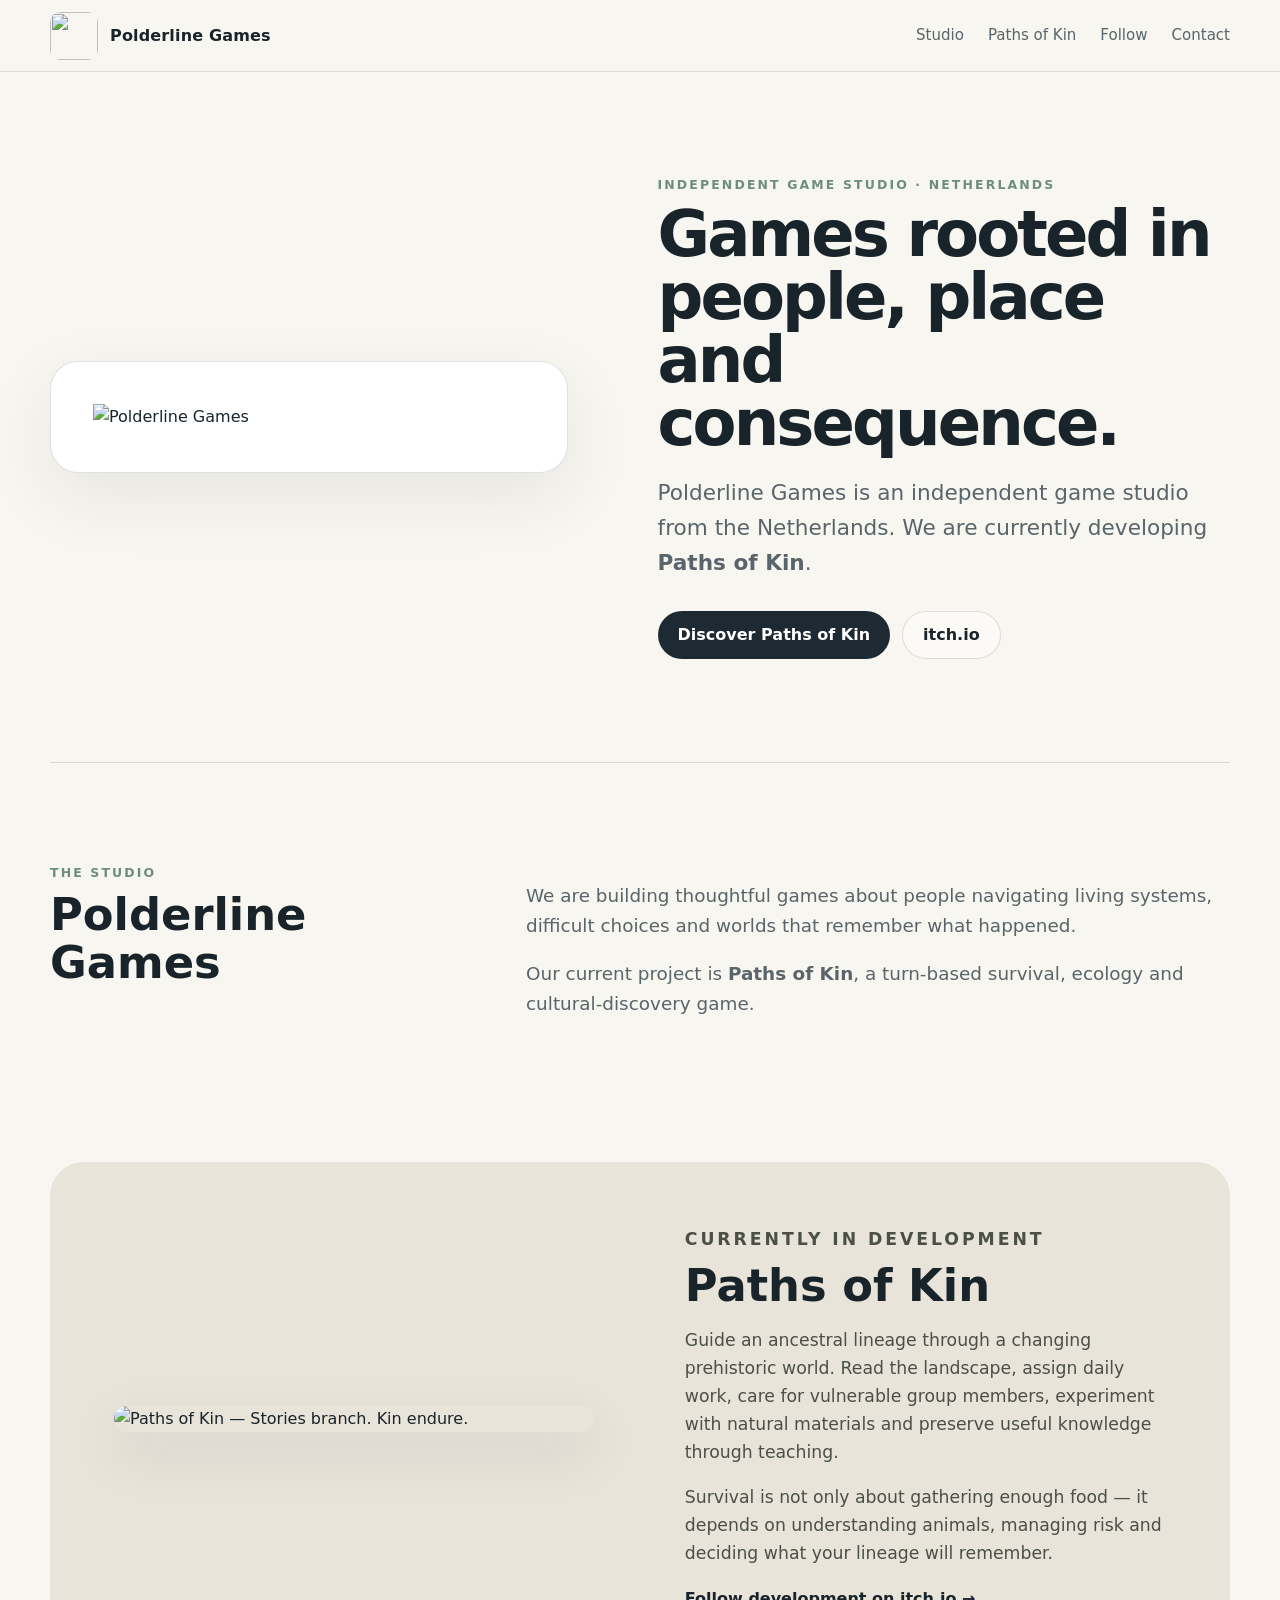
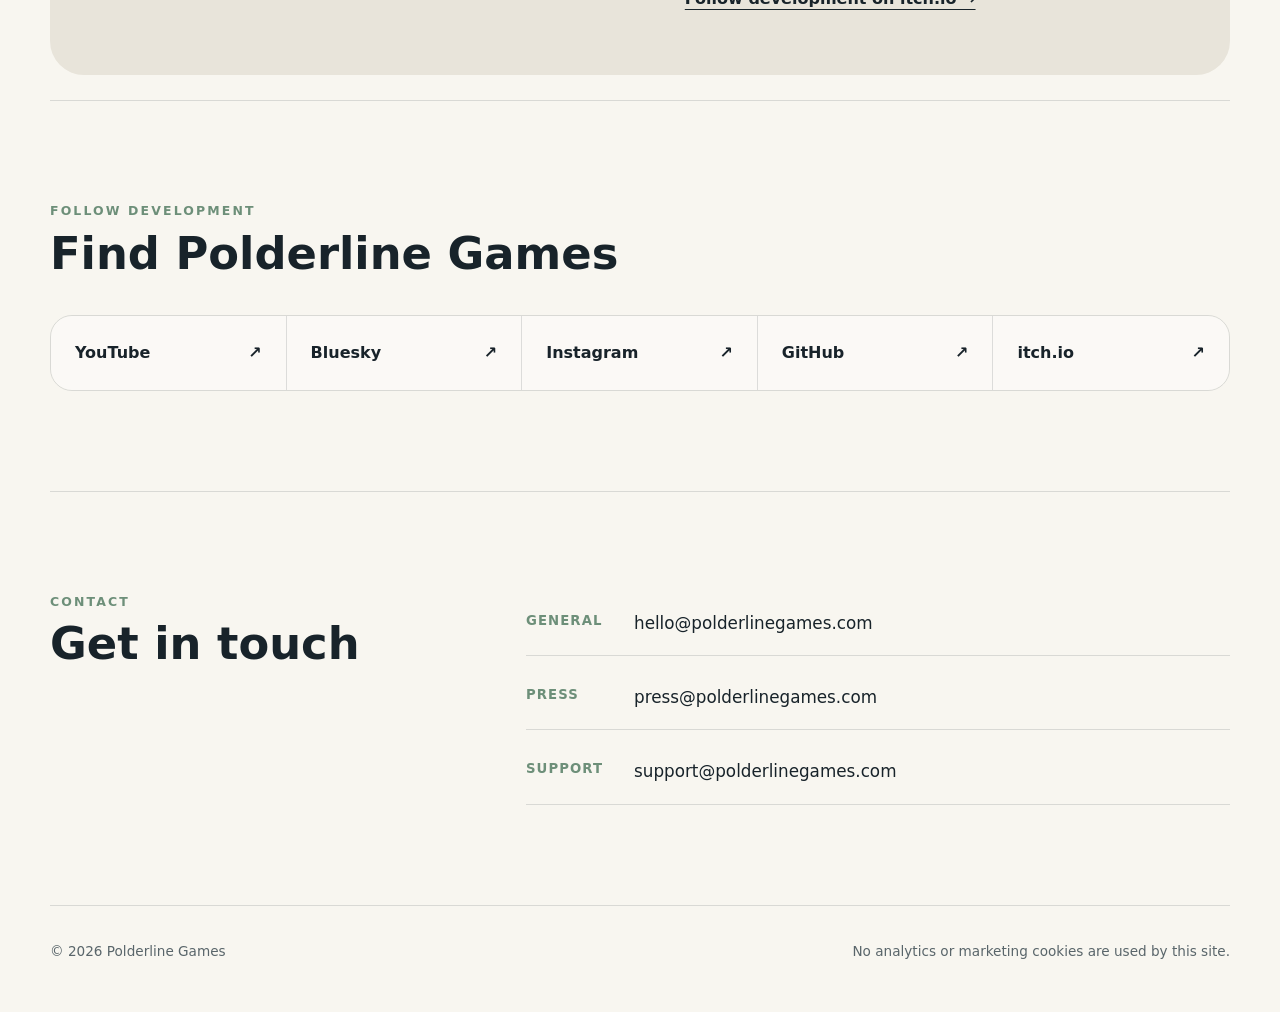
==== index.html @ 74328d00 "Add Polderline Games website foundation" ====
<!doctype html>
<html lang="en">
<head>
  <meta charset="utf-8">
  <meta name="viewport" content="width=device-width, initial-scale=1">
  <title>Polderline Games — Independent Game Studio</title>
  <meta name="description" content="Polderline Games is an independent game studio from the Netherlands, currently developing Paths of Kin.">
  <meta name="theme-color" content="#1e2a33">
  <link rel="icon" href="assets/favicon.png" type="image/png">
  <link rel="stylesheet" href="styles.css">
</head>
<body>
  <header class="site-header">
    <a class="brand" href="#top" aria-label="Polderline Games home">
      <img src="assets/polderline-games-icon.png" alt="" width="48" height="48">
      <span>Polderline Games</span>
    </a>
    <nav aria-label="Primary navigation">
      <a href="#studio">Studio</a>
      <a href="#paths-of-kin">Paths of Kin</a>
      <a href="#follow">Follow</a>
      <a href="#contact">Contact</a>
    </nav>
  </header>

  <main id="top">
    <section class="hero" aria-labelledby="hero-title">
      <div class="hero-mark">
        <img src="assets/polderline-games-logo.png" alt="Polderline Games">
      </div>
      <div class="hero-copy">
        <p class="eyebrow">Independent game studio · Netherlands</p>
        <h1 id="hero-title">Games rooted in people, place and consequence.</h1>
        <p class="lead">Polderline Games is an independent game studio from the Netherlands. We are currently developing <strong>Paths of Kin</strong>.</p>
        <div class="actions">
          <a class="button primary" href="#paths-of-kin">Discover Paths of Kin</a>
          <a class="button secondary" href="https://polderlinegames.itch.io/" rel="me">itch.io</a>
        </div>
      </div>
    </section>

    <section id="studio" class="section studio-section">
      <div>
        <p class="eyebrow">The studio</p>
        <h2>Polderline Games</h2>
      </div>
      <div class="prose">
        <p>We are building thoughtful games about people navigating living systems, difficult choices and worlds that remember what happened.</p>
        <p>Our current project is <strong>Paths of Kin</strong>, a turn-based survival, ecology and cultural-discovery game.</p>
      </div>
    </section>

    <section id="paths-of-kin" class="game-section" aria-labelledby="pok-heading">
      <div class="game-art">
        <img src="assets/paths-of-kin-logo.png" alt="Paths of Kin — Stories branch. Kin endure.">
      </div>
      <div class="game-copy">
        <p class="eyebrow">Currently in development</p>
        <h2 id="pok-heading">Paths of Kin</h2>
        <p>Guide an ancestral lineage through a changing prehistoric world. Read the landscape, assign daily work, care for vulnerable group members, experiment with natural materials and preserve useful knowledge through teaching.</p>
        <p>Survival is not only about gathering enough food — it depends on understanding animals, managing risk and deciding what your lineage will remember.</p>
        <a class="text-link" href="https://polderlinegames.itch.io/">Follow development on itch.io →</a>
      </div>
    </section>

    <section id="follow" class="section follow-section">
      <p class="eyebrow">Follow development</p>
      <h2>Find Polderline Games</h2>
      <div class="social-grid">
        <a href="https://www.youtube.com/@PolderlineGames">YouTube <span>↗</span></a>
        <a href="https://bsky.app/profile/polderlinegames.com" rel="me">Bluesky <span>↗</span></a>
        <a href="https://www.instagram.com/polderlinegames/">Instagram <span>↗</span></a>
        <a href="https://github.com/polderlinegames">GitHub <span>↗</span></a>
        <a href="https://polderlinegames.itch.io/">itch.io <span>↗</span></a>
      </div>
    </section>

    <section id="contact" class="section contact-section">
      <div>
        <p class="eyebrow">Contact</p>
        <h2>Get in touch</h2>
      </div>
      <div class="contact-links">
        <a href="mailto:hello@polderlinegames.com"><span>General</span>hello@polderlinegames.com</a>
        <a href="mailto:press@polderlinegames.com"><span>Press</span>press@polderlinegames.com</a>
        <a href="mailto:support@polderlinegames.com"><span>Support</span>support@polderlinegames.com</a>
      </div>
    </section>
  </main>

  <footer>
    <span>© 2026 Polderline Games</span>
    <span>No analytics or marketing cookies are used by this site.</span>
  </footer>
</body>
</html>
---- styles.css ----
/* P1-PUBLIC.1C.1 — Polderline Games one-page foundation */
:root {
  --water: #1e2a33;
  --green: #6d8f79;
  --mist: #a9c1ae;
  --sand: #e8e4da;
  --paper: #f8f6f0;
  --ink: #18232a;
  --muted: #59656a;
  --line: rgba(30,42,51,.14);
  --max: 1180px;
}

* { box-sizing: border-box; }
html { scroll-behavior: smooth; }
body {
  margin: 0;
  background: var(--paper);
  color: var(--ink);
  font-family: Inter, ui-sans-serif, system-ui, -apple-system, BlinkMacSystemFont, "Segoe UI", sans-serif;
  line-height: 1.62;
}
img { max-width: 100%; display: block; }
a { color: inherit; }

.site-header {
  position: sticky;
  top: 0;
  z-index: 20;
  min-height: 72px;
  display: flex;
  align-items: center;
  justify-content: space-between;
  gap: 28px;
  padding: 10px max(24px, calc((100vw - var(--max))/2));
  background: rgba(248,246,240,.94);
  border-bottom: 1px solid var(--line);
  backdrop-filter: blur(14px);
}
.brand {
  display: flex;
  align-items: center;
  gap: 12px;
  text-decoration: none;
  font-weight: 800;
  letter-spacing: .01em;
}
.brand img { width: 48px; height: 48px; border-radius: 10px; }
nav { display: flex; gap: 24px; }
nav a { text-decoration: none; font-size: .94rem; color: var(--muted); }
nav a:hover { color: var(--ink); }

.hero, .section, .game-section {
  width: min(var(--max), calc(100% - 48px));
  margin-inline: auto;
}
.hero {
  min-height: 690px;
  display: grid;
  grid-template-columns: minmax(340px,.95fr) minmax(360px,1.05fr);
  gap: clamp(50px,7vw,100px);
  align-items: center;
  padding: 90px 0;
}
.hero-mark {
  padding: 42px;
  background: #fff;
  border: 1px solid var(--line);
  border-radius: 28px;
  box-shadow: 0 24px 70px rgba(30,42,51,.08);
}
.hero-copy h1 {
  margin: 8px 0 18px;
  max-width: 700px;
  font-size: clamp(2.7rem, 5vw, 5.3rem);
  line-height: .98;
  letter-spacing: -.045em;
}
.eyebrow {
  margin: 0;
  color: var(--green);
  font-size: .78rem;
  font-weight: 800;
  letter-spacing: .17em;
  text-transform: uppercase;
}
.lead { font-size: clamp(1.1rem,2vw,1.35rem); color: var(--muted); max-width: 680px; }
.actions { display: flex; flex-wrap: wrap; gap: 12px; margin-top: 30px; }
.button {
  display: inline-flex;
  align-items: center;
  min-height: 48px;
  padding: 0 20px;
  border-radius: 999px;
  text-decoration: none;
  font-weight: 750;
}
.button.primary { background: var(--water); color: #fff; }
.button.secondary { border: 1px solid var(--line); background: rgba(255,255,255,.45); }

.section {
  padding: 100px 0;
  border-top: 1px solid var(--line);
}
.studio-section, .contact-section {
  display: grid;
  grid-template-columns: .72fr 1.28fr;
  gap: 80px;
}
h2 { margin: 8px 0 0; font-size: clamp(2rem,3.5vw,3.4rem); line-height: 1.06; }
.prose { max-width: 700px; font-size: 1.15rem; color: var(--muted); }

.game-section {
  margin-top: 25px;
  margin-bottom: 25px;
  padding: clamp(34px,5vw,70px);
  display: grid;
  grid-template-columns: 1fr 1fr;
  gap: clamp(46px,7vw,90px);
  align-items: center;
  border-radius: 34px;
  background: var(--sand);
}
.game-art img {
  width: 100%;
  border-radius: 18px;
  box-shadow: 0 20px 55px rgba(28,31,33,.10);
}
.game-copy p { color: #4b5047; font-size: 1.08rem; }
.text-link { font-weight: 800; text-decoration-thickness: 1px; text-underline-offset: 5px; }

.follow-section h2 { max-width: 720px; }
.social-grid {
  margin-top: 38px;
  display: grid;
  grid-template-columns: repeat(5,1fr);
  border: 1px solid var(--line);
  border-radius: 22px;
  overflow: hidden;
}
.social-grid a {
  display: flex;
  justify-content: space-between;
  gap: 20px;
  padding: 24px;
  text-decoration: none;
  font-weight: 750;
  border-right: 1px solid var(--line);
  background: rgba(255,255,255,.35);
}
.social-grid a:last-child { border-right: 0; }
.social-grid a:hover { background: #fff; }

.contact-links { display: grid; gap: 10px; }
.contact-links a {
  display: grid;
  grid-template-columns: 90px 1fr;
  gap: 18px;
  padding: 18px 0;
  border-bottom: 1px solid var(--line);
  text-decoration: none;
  font-size: 1.05rem;
}
.contact-links span { color: var(--green); font-size: .83rem; font-weight: 800; text-transform: uppercase; letter-spacing: .08em; }

footer {
  width: min(var(--max), calc(100% - 48px));
  margin: 0 auto;
  padding: 34px 0 50px;
  border-top: 1px solid var(--line);
  display: flex;
  justify-content: space-between;
  gap: 20px;
  color: var(--muted);
  font-size: .85rem;
}

@media (max-width: 820px) {
  .site-header { position: static; align-items: flex-start; }
  nav { display: none; }
  .hero { min-height: auto; grid-template-columns: 1fr; padding: 55px 0 80px; }
  .hero-mark { padding: 22px; }
  .studio-section, .contact-section, .game-section { grid-template-columns: 1fr; gap: 34px; }
  .section { padding: 76px 0; }
  .game-section { padding: 28px; }
  .social-grid { grid-template-columns: 1fr; }
  .social-grid a { border-right: 0; border-bottom: 1px solid var(--line); }
  .social-grid a:last-child { border-bottom: 0; }
  footer { flex-direction: column; }
}

@media (prefers-reduced-motion: reduce) {
  html { scroll-behavior: auto; }
}
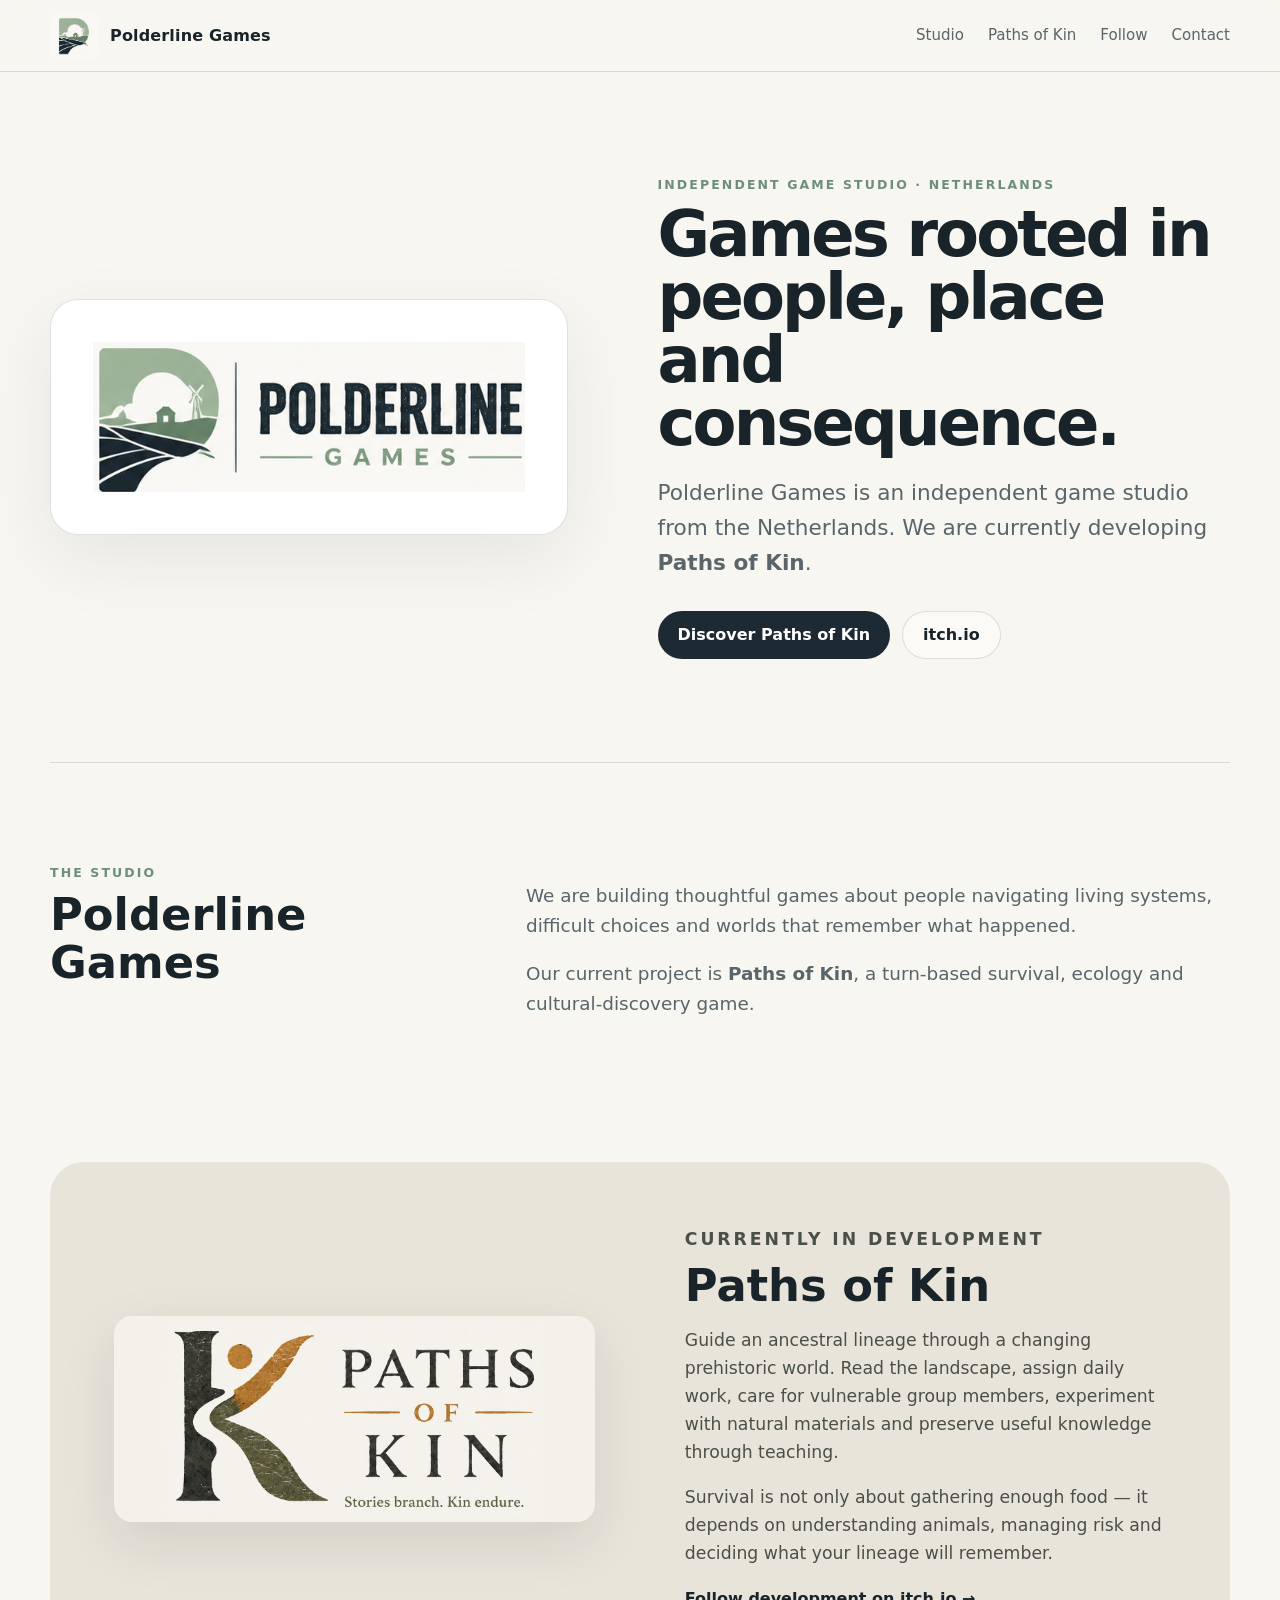
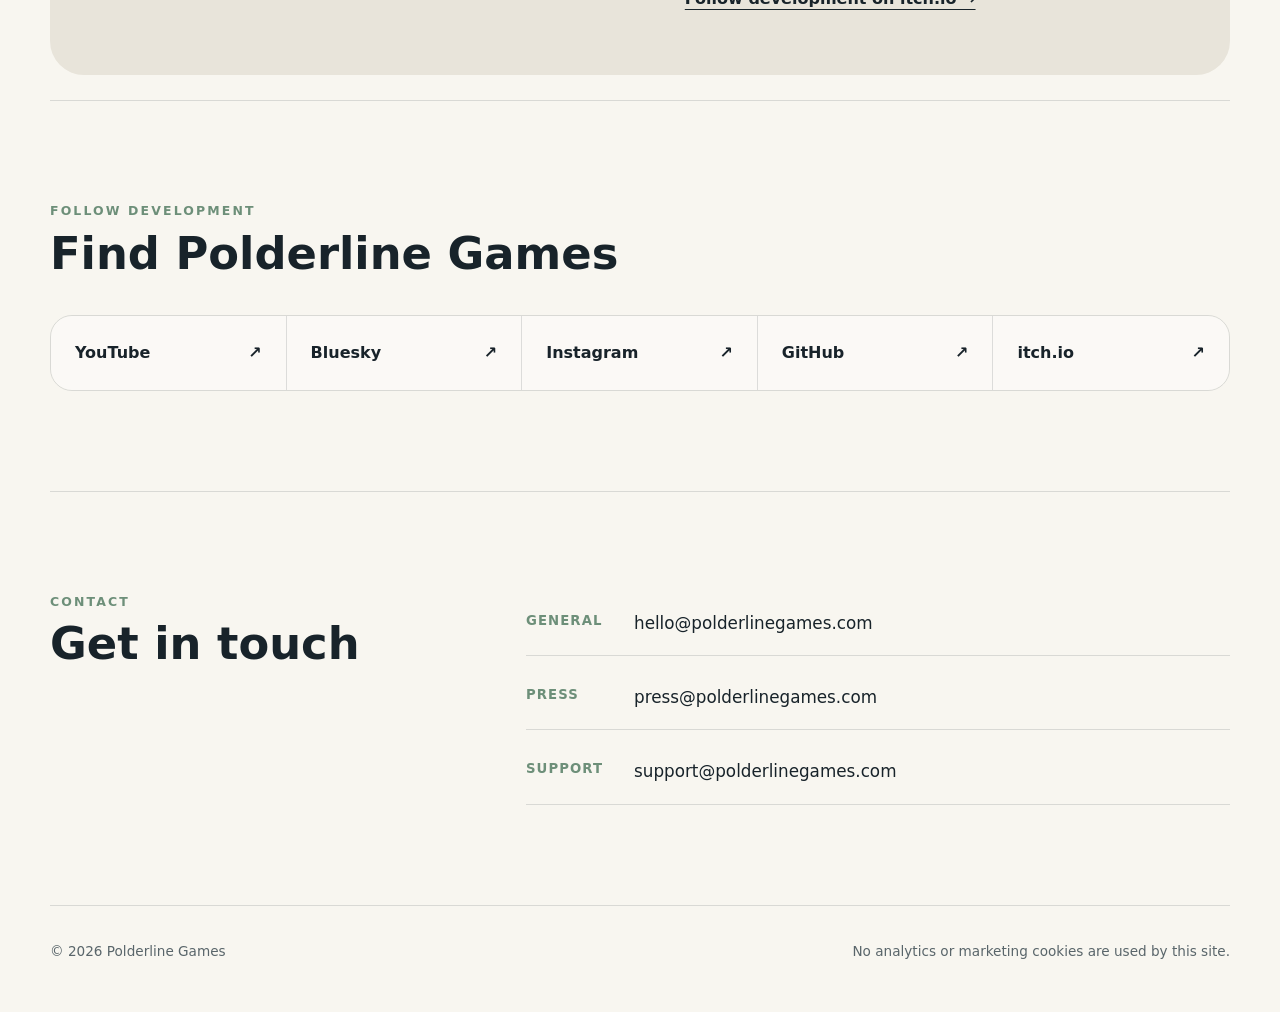
==== commit aa3377d7: "Finalize website metadata and launch QA" ====
--- a/index.html
+++ b/index.html
@@ -5,9 +5,43 @@
   <meta name="viewport" content="width=device-width, initial-scale=1">
   <title>Polderline Games — Independent Game Studio</title>
   <meta name="description" content="Polderline Games is an independent game studio from the Netherlands, currently developing Paths of Kin.">
+  <meta name="robots" content="index, follow">
   <meta name="theme-color" content="#1e2a33">
-  <link rel="icon" href="assets/favicon.png" type="image/png">
-  <link rel="stylesheet" href="styles.css">
+  <meta name="color-scheme" content="light">
+
+  <link rel="canonical" href="https://polderlinegames.com/">
+  <link rel="icon" href="/assets/favicon.png" type="image/png">
+  <link rel="apple-touch-icon" href="/assets/polderline-games-icon.png">
+
+  <meta property="og:type" content="website">
+  <meta property="og:site_name" content="Polderline Games">
+  <meta property="og:title" content="Polderline Games — Independent Game Studio">
+  <meta property="og:description" content="Independent game studio from the Netherlands. Currently developing Paths of Kin.">
+  <meta property="og:url" content="https://polderlinegames.com/">
+  <meta property="og:image" content="https://polderlinegames.com/assets/social-card.png">
+  <meta property="og:image:width" content="1200">
+  <meta property="og:image:height" content="630">
+  <meta property="og:image:alt" content="Polderline Games — independent game studio from the Netherlands">
+
+  <script type="application/ld+json">
+  {
+    "@context": "https://schema.org",
+    "@type": "Organization",
+    "name": "Polderline Games",
+    "url": "https://polderlinegames.com/",
+    "logo": "https://polderlinegames.com/assets/polderline-games-icon.png",
+    "description": "Independent game studio from the Netherlands. Currently developing Paths of Kin.",
+    "sameAs": [
+      "https://www.youtube.com/@PolderlineGames",
+      "https://bsky.app/profile/polderlinegames.com",
+      "https://www.instagram.com/polderlinegames/",
+      "https://github.com/polderlinegames",
+      "https://polderlinegames.itch.io/"
+    ]
+  }
+  </script>
+
+  <link rel="stylesheet" href="/styles.css">
 </head>
 <body>
   <header class="site-header">
--- a/styles.css
+++ b/styles.css
@@ -192,3 +192,11 @@
 @media (prefers-reduced-motion: reduce) {
   html { scroll-behavior: auto; }
 }
+
+
+/* P1-PUBLIC.1C.4 — keyboard/accessibility launch hardening */
+a:focus-visible {
+  outline: 3px solid var(--green);
+  outline-offset: 4px;
+  border-radius: 4px;
+}
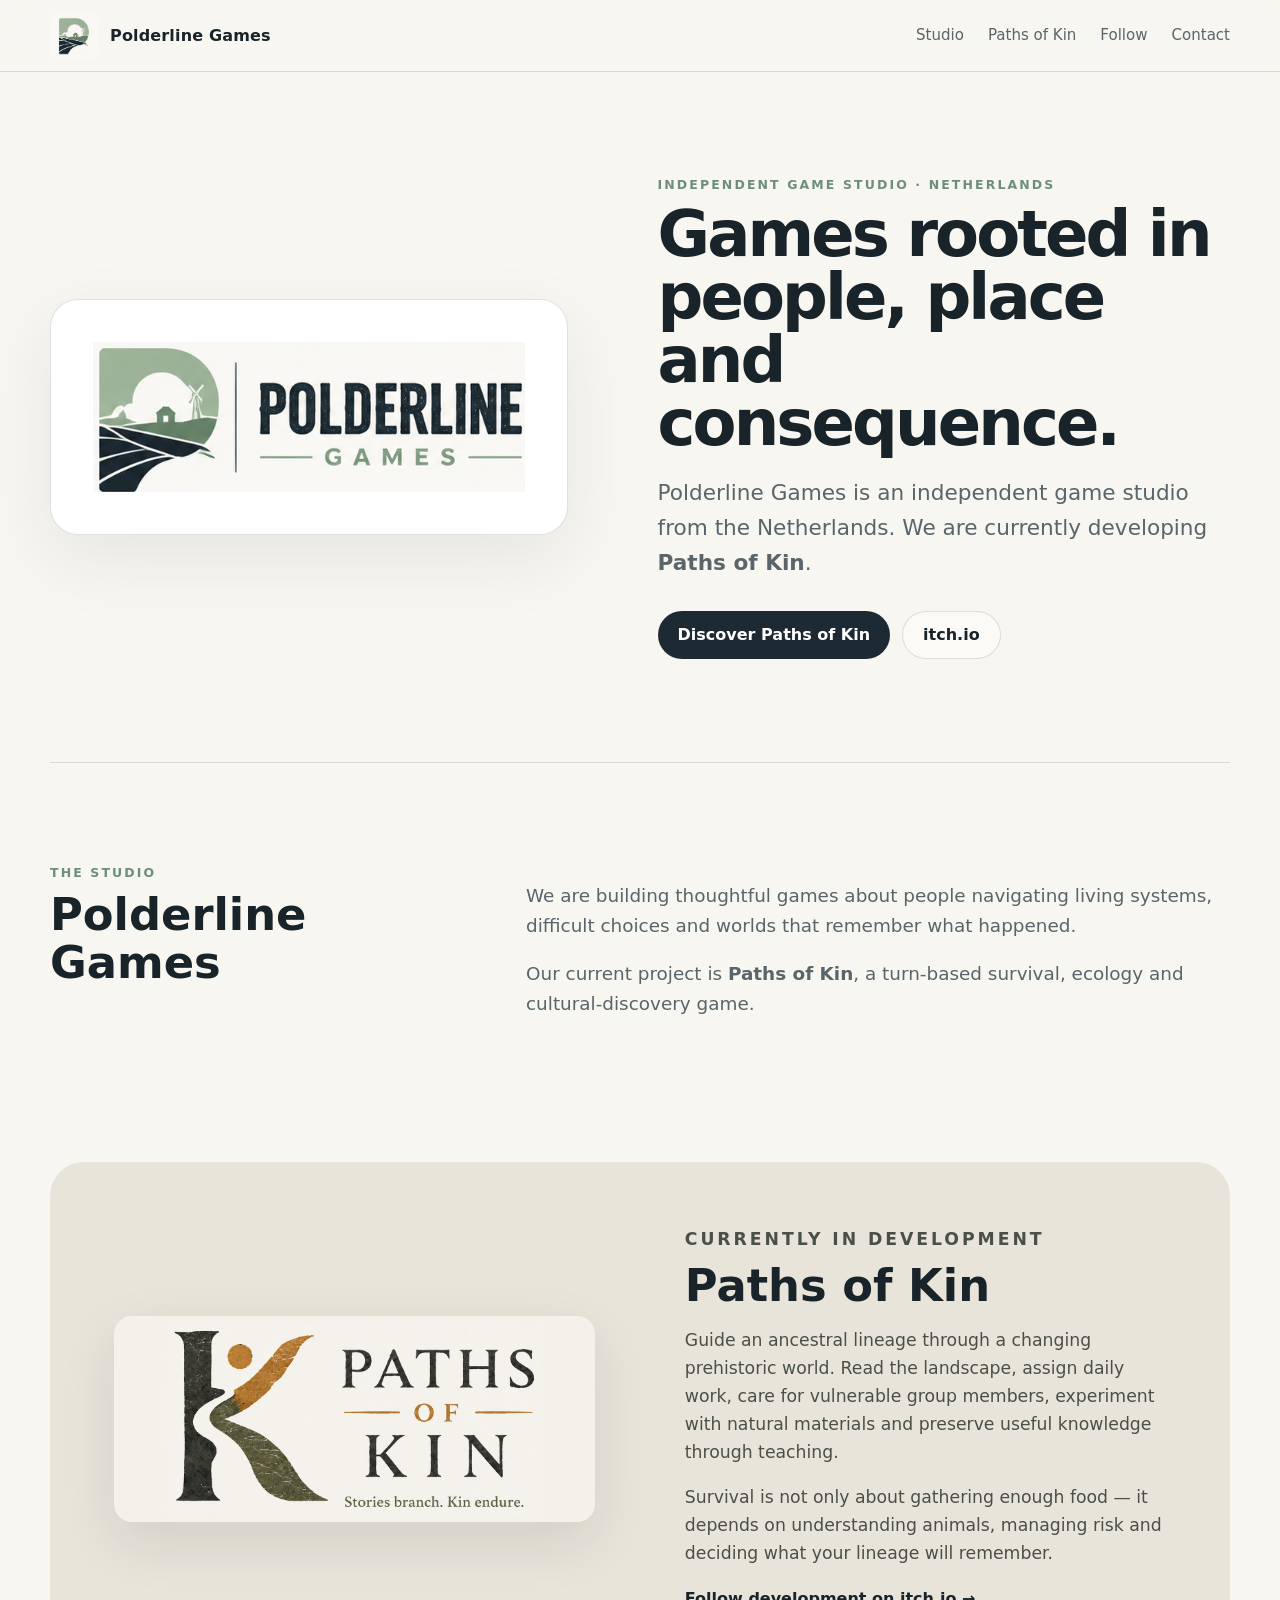
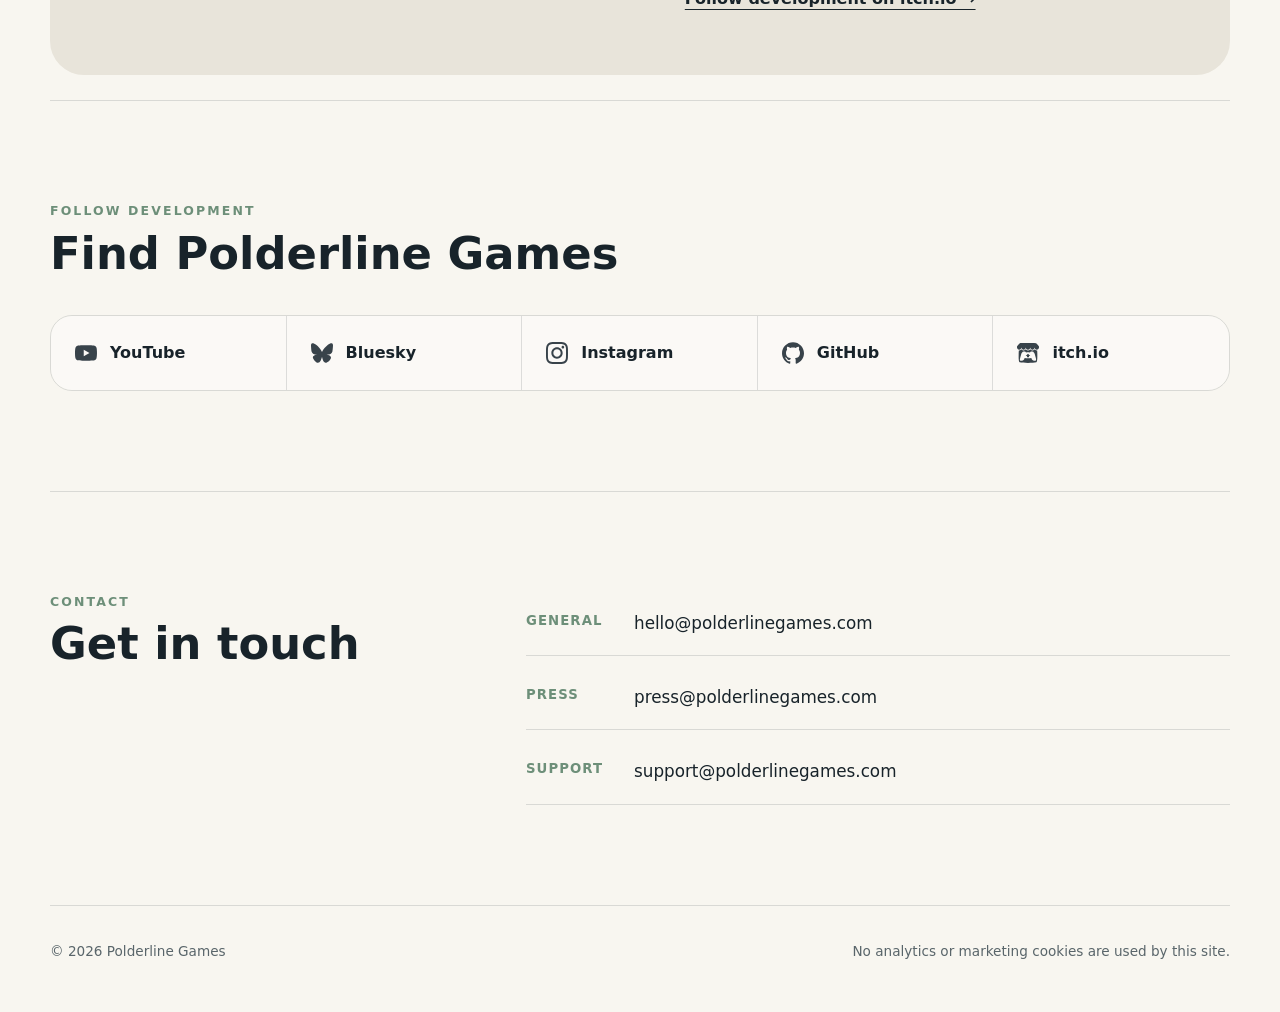
==== commit 7a1211b9: "Polish social identity links" ====
--- a/index.html
+++ b/index.html
@@ -101,11 +101,26 @@
       <p class="eyebrow">Follow development</p>
       <h2>Find Polderline Games</h2>
       <div class="social-grid">
-        <a href="https://www.youtube.com/@PolderlineGames">YouTube <span>↗</span></a>
-        <a href="https://bsky.app/profile/polderlinegames.com" rel="me">Bluesky <span>↗</span></a>
-        <a href="https://www.instagram.com/polderlinegames/">Instagram <span>↗</span></a>
-        <a href="https://github.com/polderlinegames">GitHub <span>↗</span></a>
-        <a href="https://polderlinegames.itch.io/">itch.io <span>↗</span></a>
+        <a href="https://www.youtube.com/@PolderlineGames" rel="me" aria-label="Polderline Games on YouTube">
+          <img class="social-icon" src="/assets/social/youtube.svg" alt="" aria-hidden="true">
+          <span>YouTube</span>
+        </a>
+        <a href="https://bsky.app/profile/polderlinegames.com" rel="me" aria-label="Polderline Games on Bluesky">
+          <img class="social-icon" src="/assets/social/bluesky.svg" alt="" aria-hidden="true">
+          <span>Bluesky</span>
+        </a>
+        <a href="https://www.instagram.com/polderlinegames/" rel="me" aria-label="Polderline Games on Instagram">
+          <img class="social-icon" src="/assets/social/instagram.svg" alt="" aria-hidden="true">
+          <span>Instagram</span>
+        </a>
+        <a href="https://github.com/polderlinegames" rel="me" aria-label="Polderline Games on GitHub">
+          <img class="social-icon" src="/assets/social/github.svg" alt="" aria-hidden="true">
+          <span>GitHub</span>
+        </a>
+        <a href="https://polderlinegames.itch.io/" rel="me" aria-label="Polderline Games on itch.io">
+          <img class="social-icon" src="/assets/social/itchdotio.svg" alt="" aria-hidden="true">
+          <span>itch.io</span>
+        </a>
       </div>
     </section>
 
--- a/styles.css
+++ b/styles.css
@@ -140,16 +140,25 @@
 }
 .social-grid a {
   display: flex;
-  justify-content: space-between;
-  gap: 20px;
+  align-items: center;
+  justify-content: flex-start;
+  gap: 13px;
+  min-width: 0;
   padding: 24px;
   text-decoration: none;
   font-weight: 750;
   border-right: 1px solid var(--line);
   background: rgba(255,255,255,.35);
 }
+.social-icon {
+  width: 22px;
+  height: 22px;
+  flex: 0 0 22px;
+  opacity: .88;
+}
 .social-grid a:last-child { border-right: 0; }
 .social-grid a:hover { background: #fff; }
+.social-grid a:hover .social-icon { opacity: 1; }
 
 .contact-links { display: grid; gap: 10px; }
 .contact-links a {
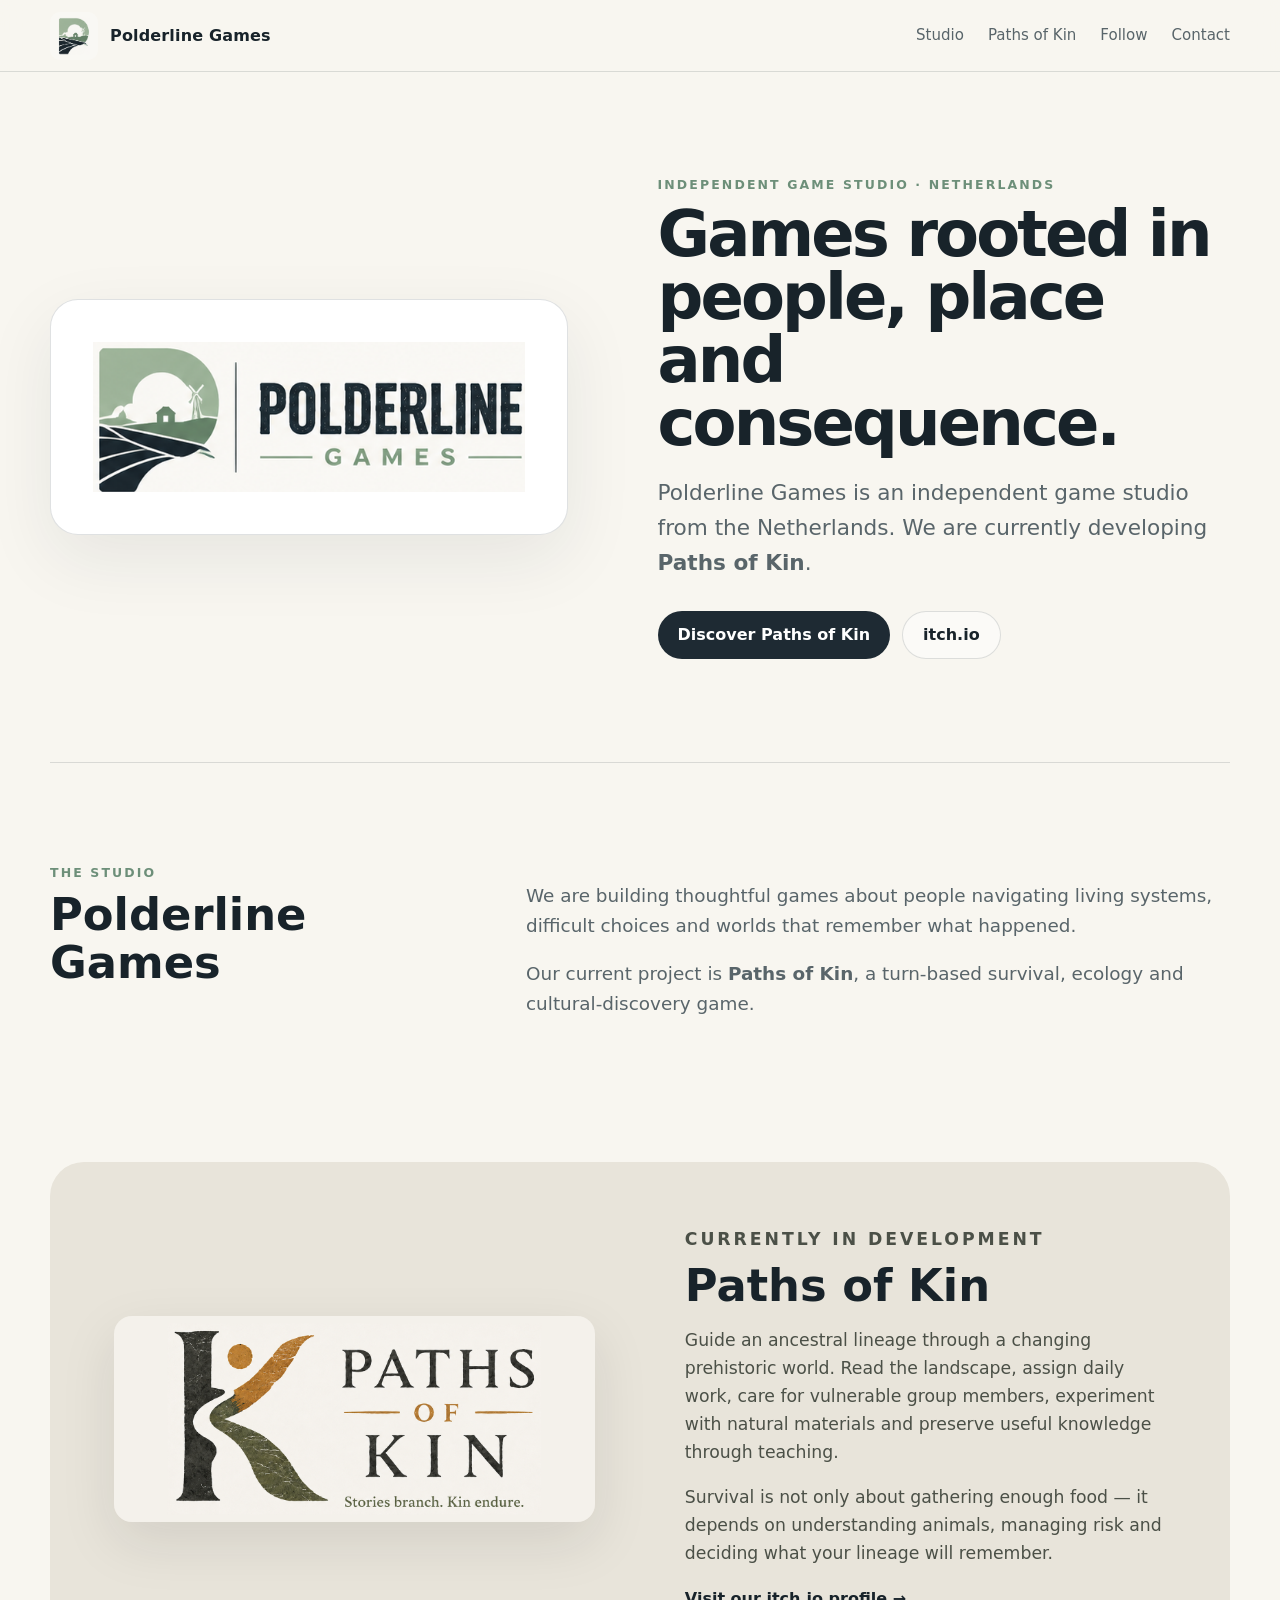
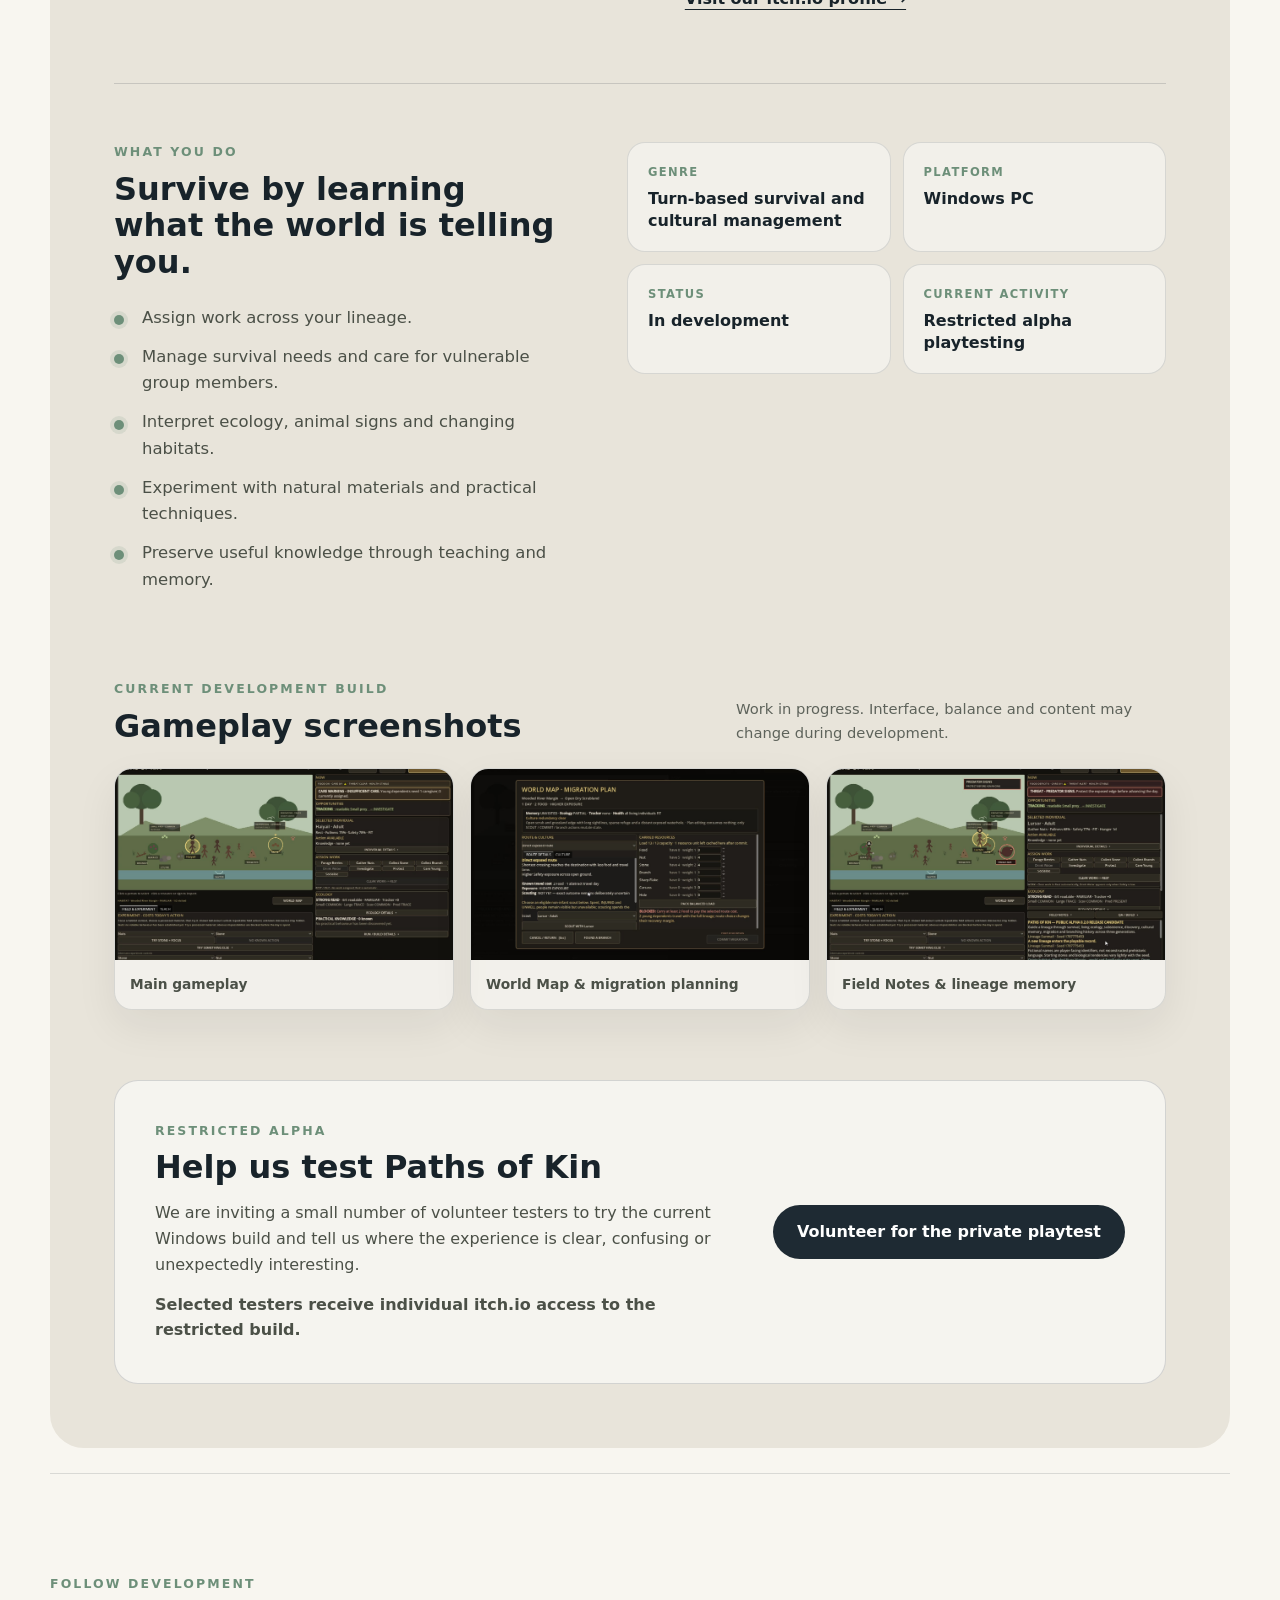
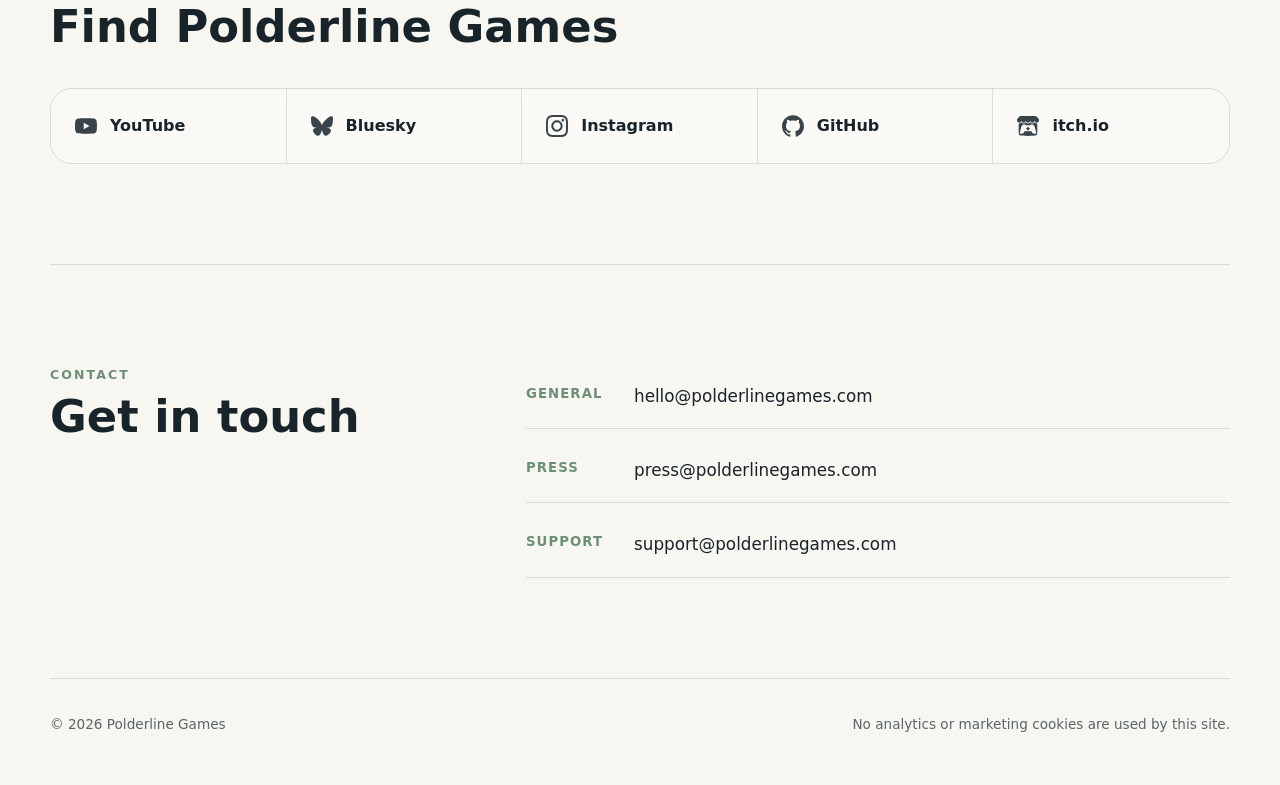
==== commit 26e0791a: "Expand PoK section for restricted playtesting" ====
--- a/index.html
+++ b/index.html
@@ -8,11 +8,9 @@
   <meta name="robots" content="index, follow">
   <meta name="theme-color" content="#1e2a33">
   <meta name="color-scheme" content="light">
-
   <link rel="canonical" href="https://polderlinegames.com/">
   <link rel="icon" href="/assets/favicon.png" type="image/png">
   <link rel="apple-touch-icon" href="/assets/polderline-games-icon.png">
-
   <meta property="og:type" content="website">
   <meta property="og:site_name" content="Polderline Games">
   <meta property="og:title" content="Polderline Games — Independent Game Studio">
@@ -22,7 +20,6 @@
   <meta property="og:image:width" content="1200">
   <meta property="og:image:height" content="630">
   <meta property="og:image:alt" content="Polderline Games — independent game studio from the Netherlands">
-
   <script type="application/ld+json">
   {
     "@context": "https://schema.org",
@@ -40,7 +37,6 @@
     ]
   }
   </script>
-
   <link rel="stylesheet" href="/styles.css">
 </head>
 <body>
@@ -56,7 +52,6 @@
       <a href="#contact">Contact</a>
     </nav>
   </header>
-
   <main id="top">
     <section class="hero" aria-labelledby="hero-title">
       <div class="hero-mark">
@@ -72,7 +67,6 @@
         </div>
       </div>
     </section>
-
     <section id="studio" class="section studio-section">
       <div>
         <p class="eyebrow">The studio</p>
@@ -85,15 +79,83 @@
     </section>
 
     <section id="paths-of-kin" class="game-section" aria-labelledby="pok-heading">
-      <div class="game-art">
-        <img src="assets/paths-of-kin-logo.png" alt="Paths of Kin — Stories branch. Kin endure.">
-      </div>
-      <div class="game-copy">
-        <p class="eyebrow">Currently in development</p>
-        <h2 id="pok-heading">Paths of Kin</h2>
-        <p>Guide an ancestral lineage through a changing prehistoric world. Read the landscape, assign daily work, care for vulnerable group members, experiment with natural materials and preserve useful knowledge through teaching.</p>
-        <p>Survival is not only about gathering enough food — it depends on understanding animals, managing risk and deciding what your lineage will remember.</p>
-        <a class="text-link" href="https://polderlinegames.itch.io/">Follow development on itch.io →</a>
+      <div class="game-overview">
+        <div class="game-art">
+          <img src="assets/paths-of-kin-logo.png" alt="Paths of Kin — Stories branch. Kin endure.">
+        </div>
+        <div class="game-copy">
+          <p class="eyebrow">Currently in development</p>
+          <h2 id="pok-heading">Paths of Kin</h2>
+          <p>Guide an ancestral lineage through a changing prehistoric world. Read the landscape, assign daily work, care for vulnerable group members, experiment with natural materials and preserve useful knowledge through teaching.</p>
+          <p>Survival is not only about gathering enough food — it depends on understanding animals, managing risk and deciding what your lineage will remember.</p>
+          <a class="text-link" href="https://polderlinegames.itch.io/">Visit our itch.io profile →</a>
+        </div>
+      </div>
+
+      <div class="game-details" aria-label="Paths of Kin overview">
+        <div class="what-you-do">
+          <p class="eyebrow">What you do</p>
+          <h3>Survive by learning what the world is telling you.</h3>
+          <ul class="feature-list">
+            <li>Assign work across your lineage.</li>
+            <li>Manage survival needs and care for vulnerable group members.</li>
+            <li>Interpret ecology, animal signs and changing habitats.</li>
+            <li>Experiment with natural materials and practical techniques.</li>
+            <li>Preserve useful knowledge through teaching and memory.</li>
+          </ul>
+        </div>
+
+        <dl class="quick-info" aria-label="Paths of Kin quick information">
+          <div>
+            <dt>Genre</dt>
+            <dd>Turn-based survival and cultural management</dd>
+          </div>
+          <div>
+            <dt>Platform</dt>
+            <dd>Windows PC</dd>
+          </div>
+          <div>
+            <dt>Status</dt>
+            <dd>In development</dd>
+          </div>
+          <div>
+            <dt>Current activity</dt>
+            <dd>Restricted alpha playtesting</dd>
+          </div>
+        </dl>
+      </div>
+
+      <div class="screenshot-heading">
+        <div>
+          <p class="eyebrow">Current development build</p>
+          <h3>Gameplay screenshots</h3>
+        </div>
+        <p>Work in progress. Interface, balance and content may change during development.</p>
+      </div>
+
+      <div class="screenshot-grid">
+        <figure>
+          <img src="assets/gameplay/main-gameplay.jpg" alt="Paths of Kin main gameplay screen showing the lineage, habitat, daily work assignments and ecology information." loading="lazy" decoding="async">
+          <figcaption>Main gameplay</figcaption>
+        </figure>
+        <figure>
+          <img src="assets/gameplay/world-map.jpg" alt="Paths of Kin World Map migration planning screen showing route, destination and carried resources." loading="lazy" decoding="async">
+          <figcaption>World Map &amp; migration planning</figcaption>
+        </figure>
+        <figure>
+          <img src="assets/gameplay/field-notes.jpg" alt="Paths of Kin gameplay screen with Field Notes open, recording discoveries and lineage history." loading="lazy" decoding="async">
+          <figcaption>Field Notes &amp; lineage memory</figcaption>
+        </figure>
+      </div>
+
+      <div class="playtest-callout">
+        <div>
+          <p class="eyebrow">Restricted alpha</p>
+          <h3>Help us test Paths of Kin</h3>
+          <p>We are inviting a small number of volunteer testers to try the current Windows build and tell us where the experience is clear, confusing or unexpectedly interesting.</p>
+          <p class="playtest-note">Selected testers receive individual itch.io access to the restricted build.</p>
+        </div>
+        <a class="button primary playtest-button" href="mailto:playtest@polderlinegames.com">Volunteer for the private playtest</a>
       </div>
     </section>
 
@@ -123,7 +185,6 @@
         </a>
       </div>
     </section>
-
     <section id="contact" class="section contact-section">
       <div>
         <p class="eyebrow">Contact</p>
@@ -136,7 +197,6 @@
       </div>
     </section>
   </main>
-
   <footer>
     <span>© 2026 Polderline Games</span>
     <span>No analytics or marketing cookies are used by this site.</span>
--- a/styles.css
+++ b/styles.css
@@ -10,7 +10,6 @@
   --line: rgba(30,42,51,.14);
   --max: 1180px;
 }
-
 * { box-sizing: border-box; }
 html { scroll-behavior: smooth; }
 body {
@@ -22,7 +21,6 @@
 }
 img { max-width: 100%; display: block; }
 a { color: inherit; }
-
 .site-header {
   position: sticky;
   top: 0;
@@ -49,7 +47,6 @@
 nav { display: flex; gap: 24px; }
 nav a { text-decoration: none; font-size: .94rem; color: var(--muted); }
 nav a:hover { color: var(--ink); }
-
 .hero, .section, .game-section {
   width: min(var(--max), calc(100% - 48px));
   margin-inline: auto;
@@ -89,6 +86,7 @@
 .button {
   display: inline-flex;
   align-items: center;
+  justify-content: center;
   min-height: 48px;
   padding: 0 20px;
   border-radius: 999px;
@@ -97,7 +95,7 @@
 }
 .button.primary { background: var(--water); color: #fff; }
 .button.secondary { border: 1px solid var(--line); background: rgba(255,255,255,.45); }
-
+.button:hover { transform: translateY(-1px); }
 .section {
   padding: 100px 0;
   border-top: 1px solid var(--line);
@@ -108,18 +106,20 @@
   gap: 80px;
 }
 h2 { margin: 8px 0 0; font-size: clamp(2rem,3.5vw,3.4rem); line-height: 1.06; }
+h3 { margin: 8px 0 0; font-size: clamp(1.45rem,2.5vw,2.15rem); line-height: 1.15; }
 .prose { max-width: 700px; font-size: 1.15rem; color: var(--muted); }
-
 .game-section {
   margin-top: 25px;
   margin-bottom: 25px;
   padding: clamp(34px,5vw,70px);
+  border-radius: 34px;
+  background: var(--sand);
+}
+.game-overview {
   display: grid;
   grid-template-columns: 1fr 1fr;
   gap: clamp(46px,7vw,90px);
   align-items: center;
-  border-radius: 34px;
-  background: var(--sand);
 }
 .game-art img {
   width: 100%;
@@ -128,6 +128,132 @@
 }
 .game-copy p { color: #4b5047; font-size: 1.08rem; }
 .text-link { font-weight: 800; text-decoration-thickness: 1px; text-underline-offset: 5px; }
+
+/* P2-PUBLIC.4 — restricted playtest recruitment readiness */
+.game-details {
+  margin-top: clamp(44px,6vw,72px);
+  padding-top: clamp(36px,5vw,58px);
+  border-top: 1px solid rgba(30,42,51,.16);
+  display: grid;
+  grid-template-columns: minmax(0,.9fr) minmax(0,1.1fr);
+  gap: clamp(36px,6vw,72px);
+  align-items: start;
+}
+.what-you-do h3 { max-width: 520px; }
+.feature-list {
+  margin: 24px 0 0;
+  padding: 0;
+  list-style: none;
+  display: grid;
+  gap: 12px;
+}
+.feature-list li {
+  position: relative;
+  padding-left: 28px;
+  color: #4b5047;
+  font-size: 1.03rem;
+}
+.feature-list li::before {
+  content: "";
+  position: absolute;
+  left: 0;
+  top: .63em;
+  width: 10px;
+  height: 10px;
+  border-radius: 50%;
+  background: var(--green);
+  box-shadow: 0 0 0 4px rgba(109,143,121,.14);
+}
+.quick-info {
+  margin: 0;
+  display: grid;
+  grid-template-columns: repeat(2,minmax(0,1fr));
+  gap: 12px;
+}
+.quick-info div {
+  min-width: 0;
+  padding: 20px;
+  border: 1px solid rgba(30,42,51,.13);
+  border-radius: 18px;
+  background: rgba(255,255,255,.43);
+}
+.quick-info dt {
+  margin-bottom: 6px;
+  color: var(--green);
+  font-size: .72rem;
+  font-weight: 850;
+  letter-spacing: .12em;
+  text-transform: uppercase;
+}
+.quick-info dd {
+  margin: 0;
+  color: var(--ink);
+  font-weight: 750;
+  line-height: 1.35;
+}
+.screenshot-heading {
+  margin-top: clamp(50px,7vw,86px);
+  display: flex;
+  align-items: end;
+  justify-content: space-between;
+  gap: 28px;
+}
+.screenshot-heading > p {
+  max-width: 430px;
+  margin: 0;
+  color: #5e635b;
+  font-size: .92rem;
+}
+.screenshot-grid {
+  margin-top: 24px;
+  display: grid;
+  grid-template-columns: repeat(3,minmax(0,1fr));
+  gap: 16px;
+}
+.screenshot-grid figure {
+  margin: 0;
+  min-width: 0;
+  overflow: hidden;
+  border: 1px solid rgba(30,42,51,.13);
+  border-radius: 18px;
+  background: rgba(255,255,255,.45);
+  box-shadow: 0 16px 42px rgba(28,31,33,.07);
+}
+.screenshot-grid img {
+  width: 100%;
+  aspect-ratio: 16 / 9;
+  object-fit: cover;
+  background: #12120f;
+}
+.screenshot-grid figcaption {
+  padding: 13px 15px 14px;
+  color: #4b5047;
+  font-size: .86rem;
+  font-weight: 780;
+}
+.playtest-callout {
+  margin-top: clamp(42px,6vw,70px);
+  padding: clamp(26px,4vw,40px);
+  display: grid;
+  grid-template-columns: minmax(0,1fr) auto;
+  gap: 32px;
+  align-items: center;
+  border: 1px solid rgba(30,42,51,.16);
+  border-radius: 24px;
+  background: rgba(255,255,255,.58);
+}
+.playtest-callout p:not(.eyebrow) {
+  max-width: 760px;
+  margin: 14px 0 0;
+  color: #4b5047;
+}
+.playtest-note { font-weight: 750; }
+.playtest-button {
+  min-height: 54px;
+  padding-inline: 24px;
+  text-align: center;
+  white-space: nowrap;
+}
 
 .follow-section h2 { max-width: 720px; }
 .social-grid {
@@ -159,7 +285,6 @@
 .social-grid a:last-child { border-right: 0; }
 .social-grid a:hover { background: #fff; }
 .social-grid a:hover .social-icon { opacity: 1; }
-
 .contact-links { display: grid; gap: 10px; }
 .contact-links a {
   display: grid;
@@ -171,7 +296,6 @@
   font-size: 1.05rem;
 }
 .contact-links span { color: var(--green); font-size: .83rem; font-weight: 800; text-transform: uppercase; letter-spacing: .08em; }
-
 footer {
   width: min(var(--max), calc(100% - 48px));
   margin: 0 auto;
@@ -183,25 +307,37 @@
   color: var(--muted);
   font-size: .85rem;
 }
-
+@media (max-width: 920px) {
+  .screenshot-grid { grid-template-columns: 1fr; }
+  .screenshot-grid img { aspect-ratio: auto; }
+  .playtest-callout { grid-template-columns: 1fr; }
+  .playtest-button { justify-self: start; white-space: normal; }
+}
 @media (max-width: 820px) {
   .site-header { position: static; align-items: flex-start; }
   nav { display: none; }
   .hero { min-height: auto; grid-template-columns: 1fr; padding: 55px 0 80px; }
   .hero-mark { padding: 22px; }
-  .studio-section, .contact-section, .game-section { grid-template-columns: 1fr; gap: 34px; }
+  .studio-section, .contact-section, .game-overview, .game-details { grid-template-columns: 1fr; gap: 34px; }
   .section { padding: 76px 0; }
   .game-section { padding: 28px; }
+  .quick-info { grid-template-columns: 1fr; }
+  .screenshot-heading { align-items: flex-start; flex-direction: column; }
   .social-grid { grid-template-columns: 1fr; }
   .social-grid a { border-right: 0; border-bottom: 1px solid var(--line); }
   .social-grid a:last-child { border-bottom: 0; }
   footer { flex-direction: column; }
 }
-
+@media (max-width: 520px) {
+  .hero, .section, .game-section, footer { width: min(var(--max), calc(100% - 32px)); }
+  .game-section { padding: 22px; border-radius: 24px; }
+  .playtest-callout { padding: 22px; }
+  .playtest-button { width: 100%; }
+}
 @media (prefers-reduced-motion: reduce) {
   html { scroll-behavior: auto; }
-}
-
+  .button:hover { transform: none; }
+}
 
 /* P1-PUBLIC.1C.4 — keyboard/accessibility launch hardening */
 a:focus-visible {
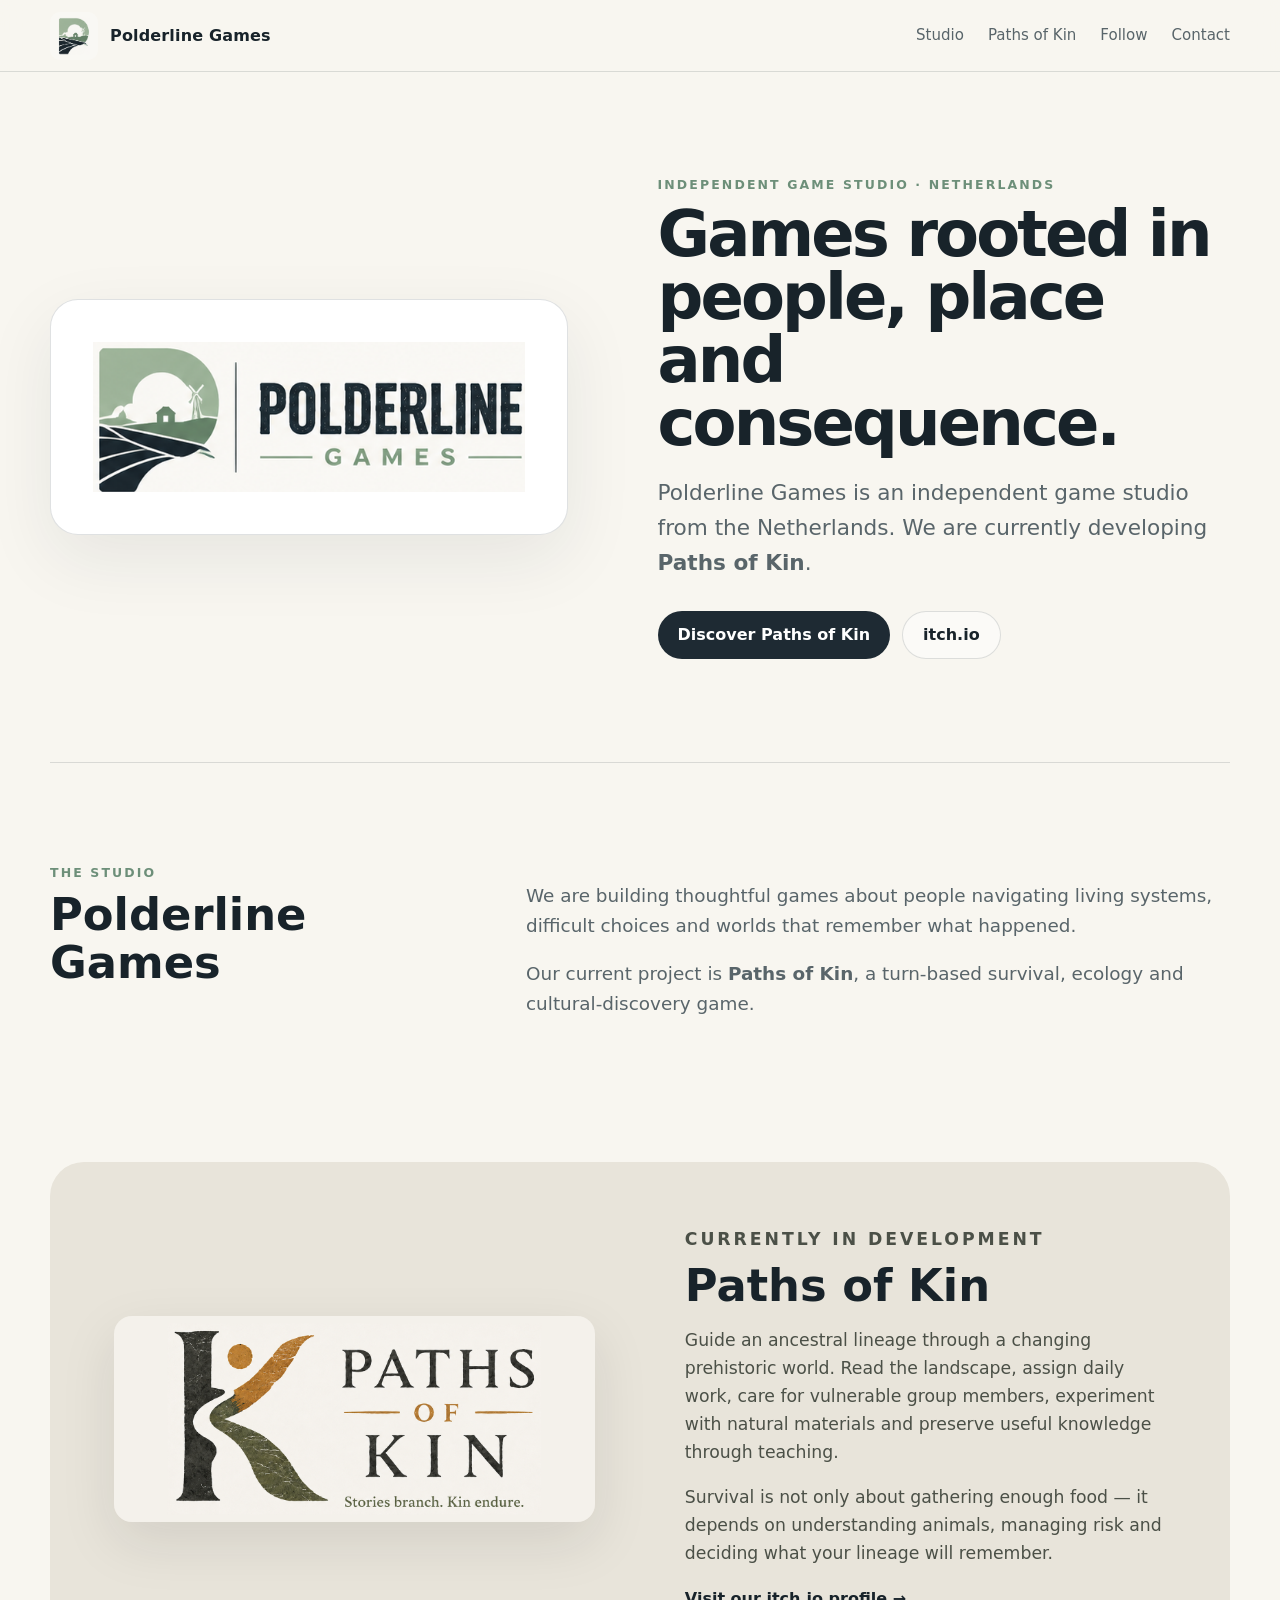
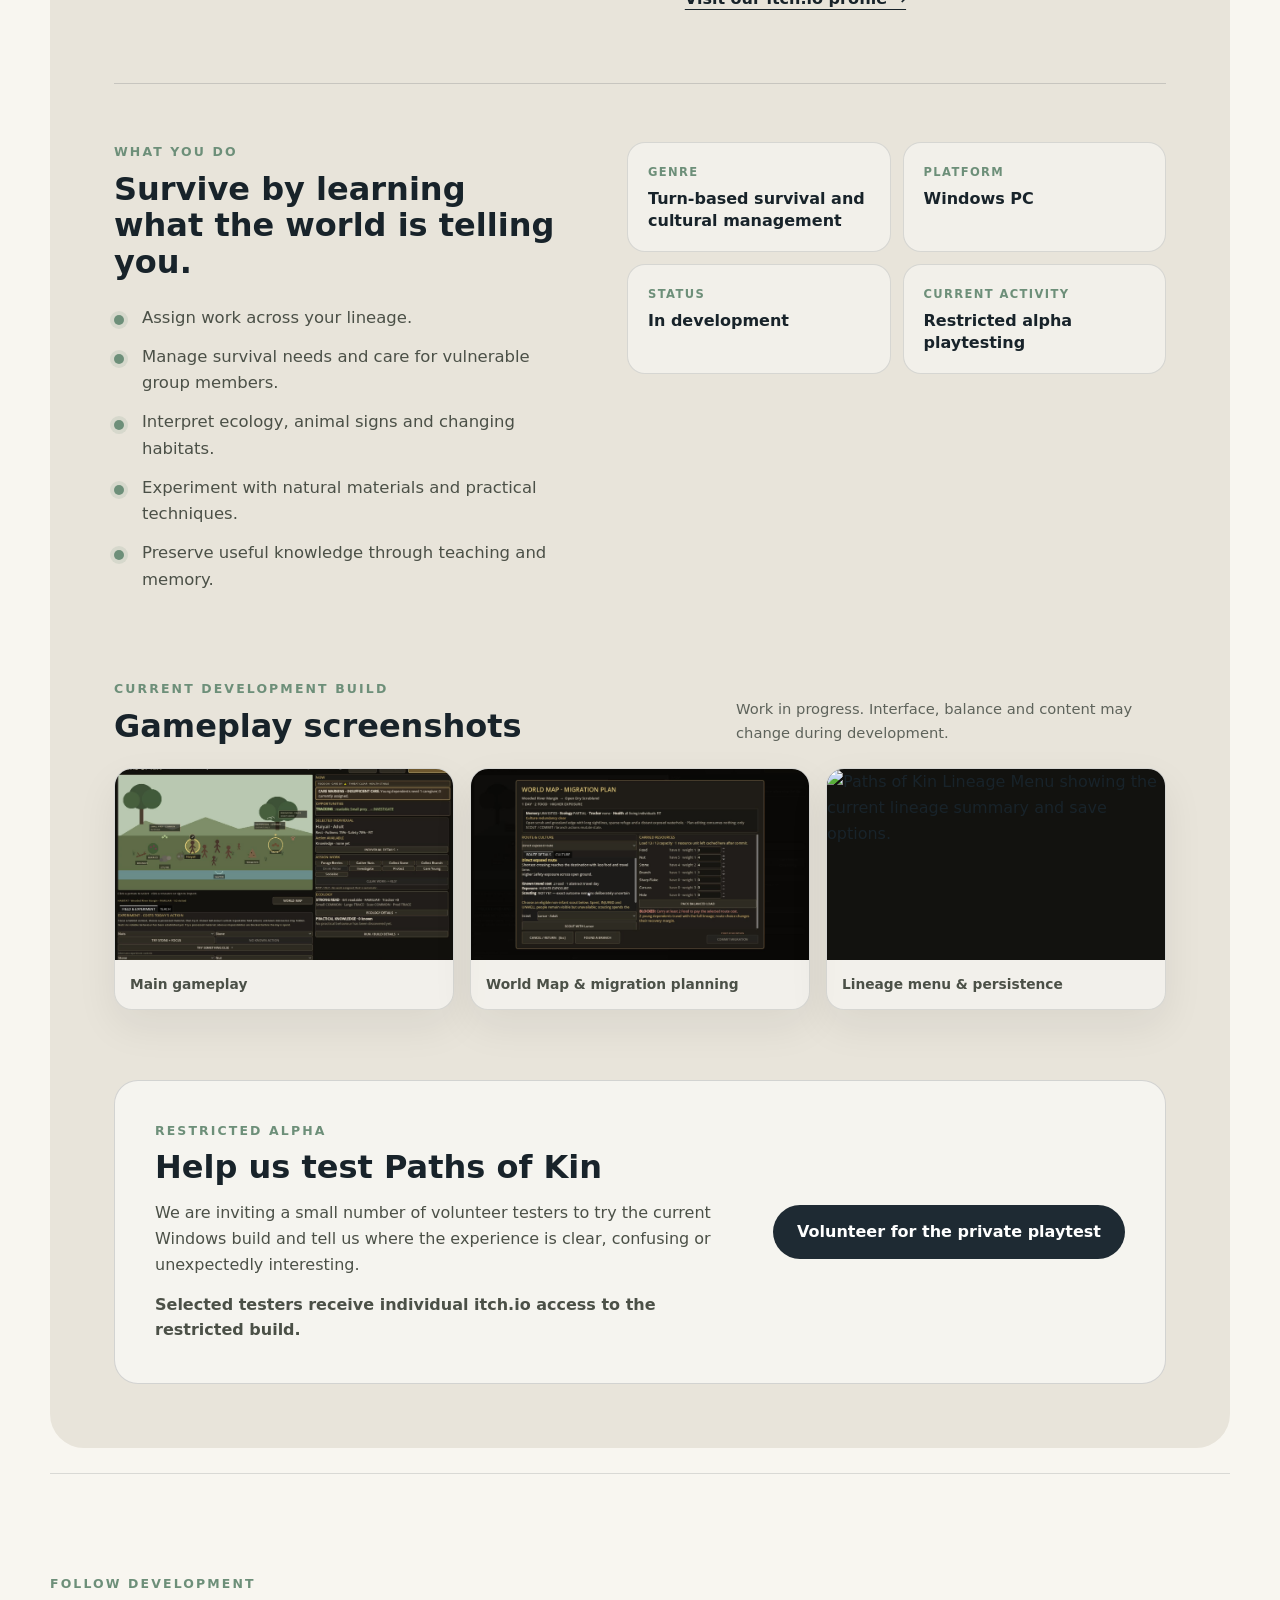
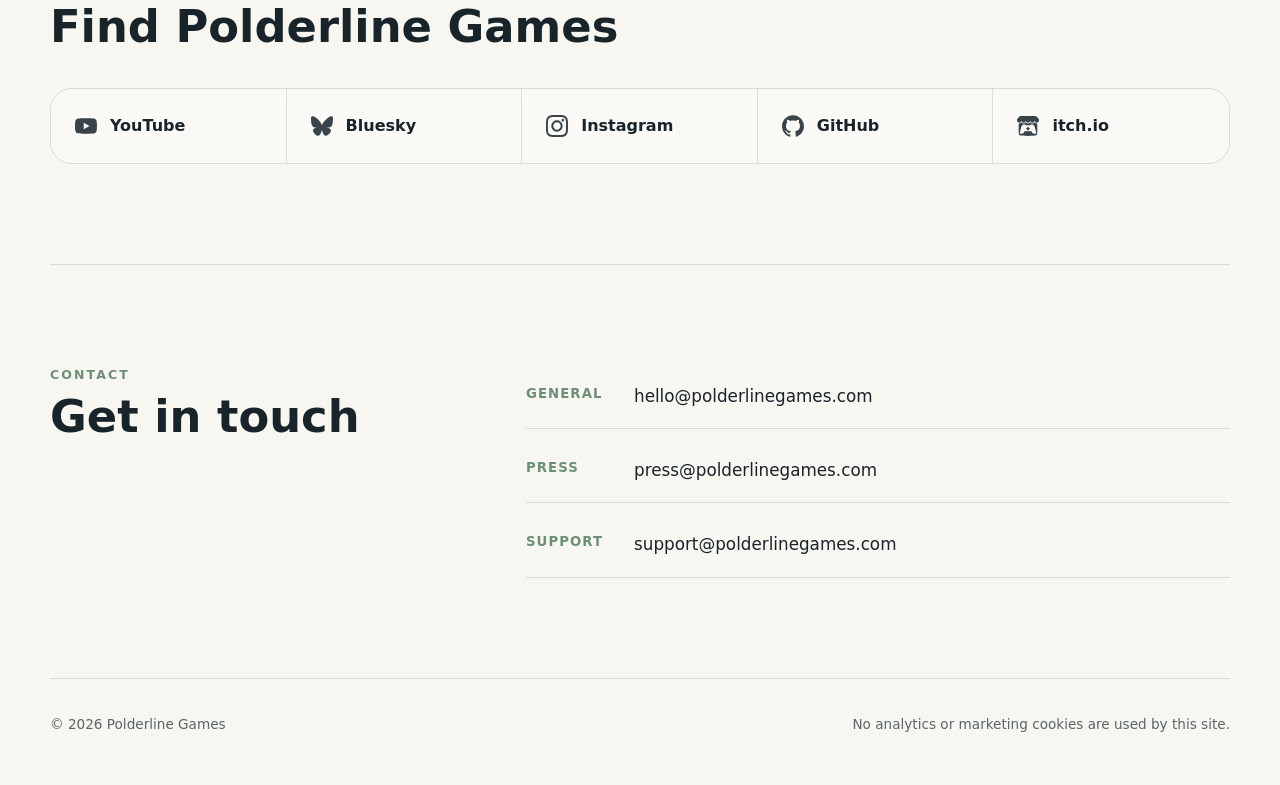
==== commit ff37b7c8: "Update Paths of Kin screenshots" ====
--- a/index.html
+++ b/index.html
@@ -143,8 +143,8 @@
           <figcaption>World Map &amp; migration planning</figcaption>
         </figure>
         <figure>
-          <img src="assets/gameplay/field-notes.jpg" alt="Paths of Kin gameplay screen with Field Notes open, recording discoveries and lineage history." loading="lazy" decoding="async">
-          <figcaption>Field Notes &amp; lineage memory</figcaption>
+          <img src="assets/gameplay/lineage-menu.jpg" alt="Paths of Kin Lineage Menu showing the current lineage summary and save options." loading="lazy" decoding="async">
+          <figcaption>Lineage menu &amp; persistence</figcaption>
         </figure>
       </div>
 
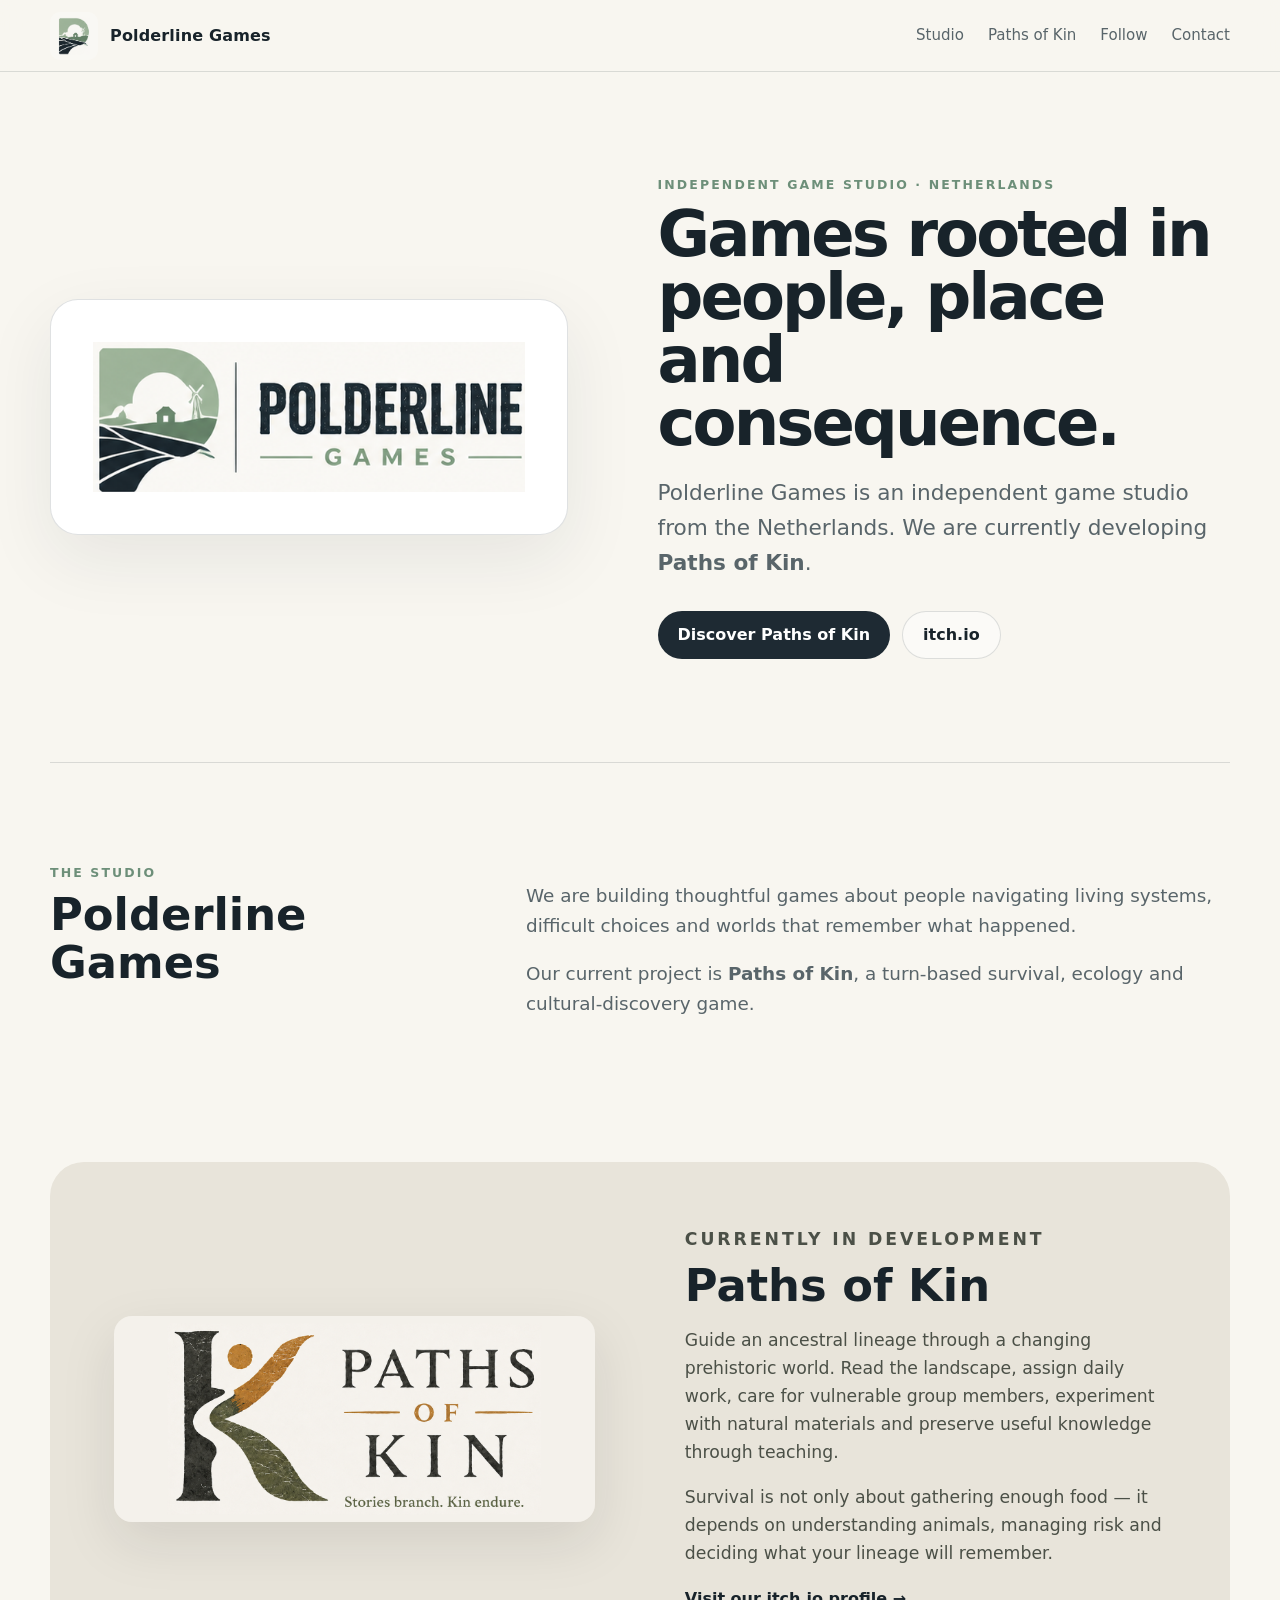
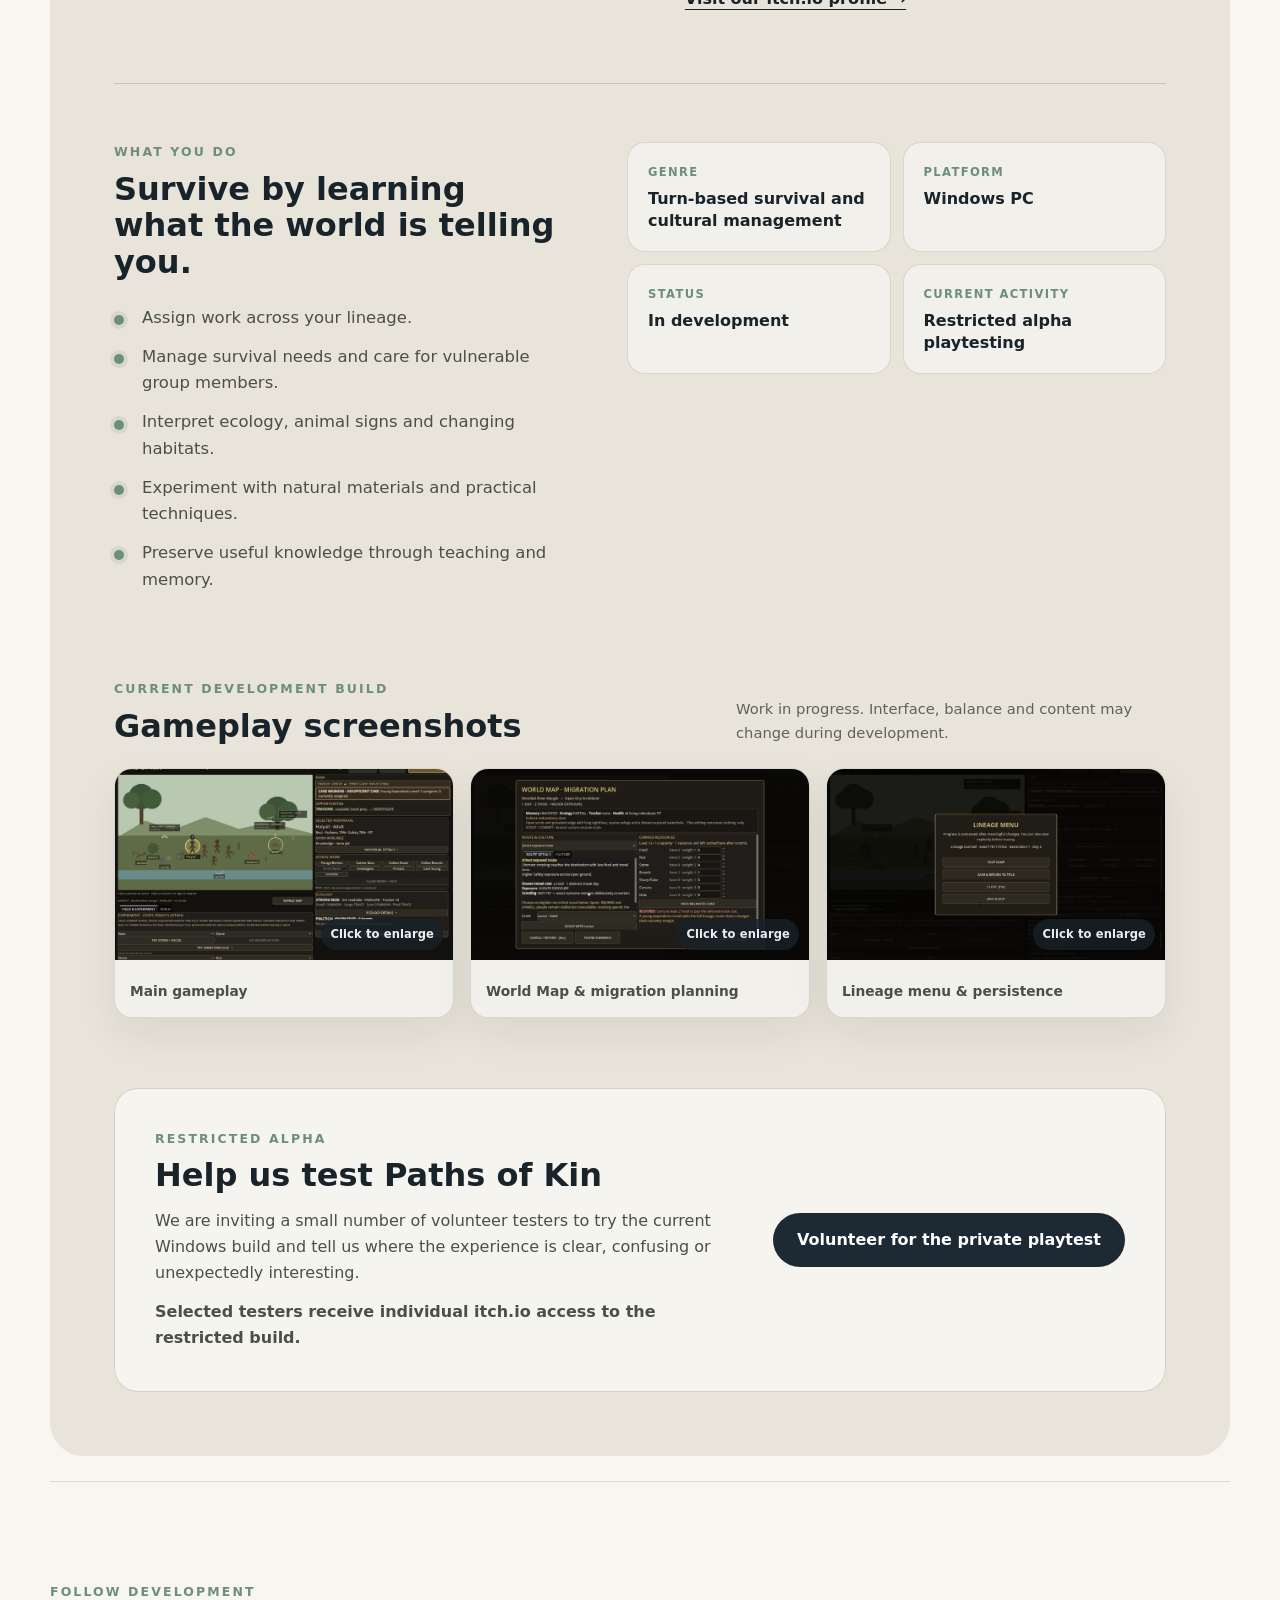
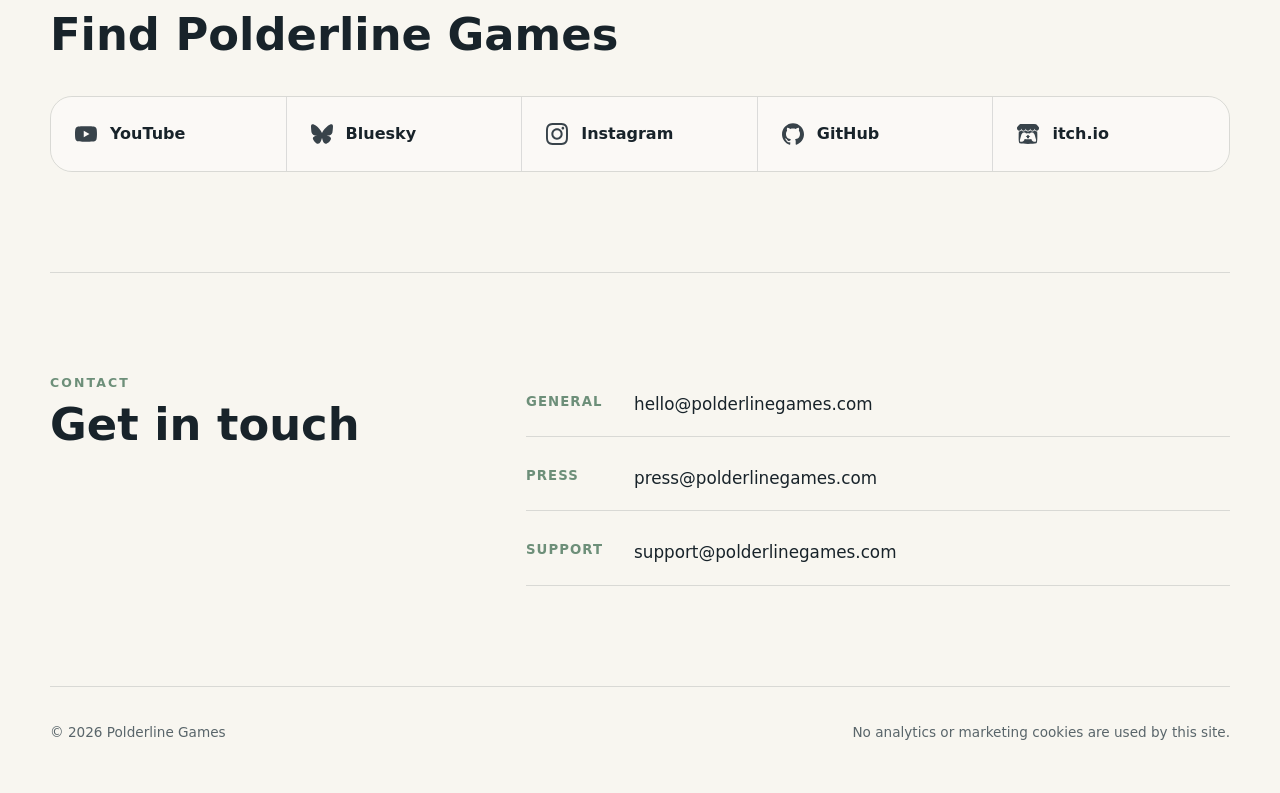
==== commit f56c5df6: "Add expandable gameplay screenshots" ====
--- a/index.html
+++ b/index.html
@@ -38,6 +38,7 @@
   }
   </script>
   <link rel="stylesheet" href="/styles.css">
+  <script src="/gallery.js" defer></script>
 </head>
 <body>
   <header class="site-header">
@@ -133,20 +134,44 @@
         <p>Work in progress. Interface, balance and content may change during development.</p>
       </div>
 
-      <div class="screenshot-grid">
+      <div class="screenshot-grid" aria-label="Paths of Kin gameplay gallery">
         <figure>
-          <img src="assets/gameplay/main-gameplay.jpg" alt="Paths of Kin main gameplay screen showing the lineage, habitat, daily work assignments and ecology information." loading="lazy" decoding="async">
+          <button class="screenshot-open" type="button" data-gallery-index="0" aria-label="Enlarge Main gameplay screenshot">
+            <img src="assets/gameplay/main-gameplay.jpg" alt="Paths of Kin main gameplay screen showing the lineage, habitat, daily work assignments and ecology information." loading="lazy" decoding="async">
+            <span class="screenshot-zoom-hint" aria-hidden="true">Click to enlarge</span>
+          </button>
           <figcaption>Main gameplay</figcaption>
         </figure>
         <figure>
-          <img src="assets/gameplay/world-map.jpg" alt="Paths of Kin World Map migration planning screen showing route, destination and carried resources." loading="lazy" decoding="async">
+          <button class="screenshot-open" type="button" data-gallery-index="1" aria-label="Enlarge World Map and migration planning screenshot">
+            <img src="assets/gameplay/world-map.jpg" alt="Paths of Kin World Map migration planning screen showing route, destination and carried resources." loading="lazy" decoding="async">
+            <span class="screenshot-zoom-hint" aria-hidden="true">Click to enlarge</span>
+          </button>
           <figcaption>World Map &amp; migration planning</figcaption>
         </figure>
         <figure>
-          <img src="assets/gameplay/lineage-menu.jpg" alt="Paths of Kin Lineage Menu showing the current lineage summary and save options." loading="lazy" decoding="async">
+          <button class="screenshot-open" type="button" data-gallery-index="2" aria-label="Enlarge Lineage menu and persistence screenshot">
+            <img src="assets/gameplay/lineage-menu.jpg" alt="Paths of Kin Lineage Menu showing the current lineage summary and save options." loading="lazy" decoding="async">
+            <span class="screenshot-zoom-hint" aria-hidden="true">Click to enlarge</span>
+          </button>
           <figcaption>Lineage menu &amp; persistence</figcaption>
         </figure>
       </div>
+
+      <dialog class="screenshot-lightbox" id="screenshot-lightbox" aria-labelledby="lightbox-caption">
+        <div class="lightbox-panel">
+          <div class="lightbox-toolbar">
+            <p class="lightbox-count" id="lightbox-count" aria-live="polite"></p>
+            <button class="lightbox-close" type="button" aria-label="Close enlarged screenshot">×</button>
+          </div>
+          <div class="lightbox-image-wrap">
+            <button class="lightbox-nav lightbox-prev" type="button" aria-label="Previous screenshot">‹</button>
+            <img class="lightbox-image" src="assets/gameplay/main-gameplay.jpg" alt="">
+            <button class="lightbox-nav lightbox-next" type="button" aria-label="Next screenshot">›</button>
+          </div>
+          <p class="lightbox-caption" id="lightbox-caption"></p>
+        </div>
+      </dialog>
 
       <div class="playtest-callout">
         <div>
--- a/styles.css
+++ b/styles.css
@@ -345,3 +345,136 @@
   outline-offset: 4px;
   border-radius: 4px;
 }
+
+/* Website Hotfix v1.0.2 — expandable gameplay screenshots */
+.screenshot-open {
+  position: relative;
+  width: 100%;
+  padding: 0;
+  border: 0;
+  background: #12120f;
+  color: inherit;
+  font: inherit;
+  text-align: left;
+  cursor: zoom-in;
+}
+.screenshot-open:focus-visible {
+  outline: 3px solid var(--water);
+  outline-offset: -3px;
+}
+.screenshot-zoom-hint {
+  position: absolute;
+  right: 10px;
+  bottom: 10px;
+  padding: 6px 9px;
+  border-radius: 999px;
+  background: rgba(24,35,42,.88);
+  color: #fff;
+  font-size: .72rem;
+  font-weight: 800;
+  letter-spacing: .01em;
+  opacity: .92;
+}
+.screenshot-lightbox {
+  width: min(1240px, calc(100% - 32px));
+  max-width: none;
+  max-height: calc(100% - 32px);
+  margin: auto;
+  padding: 0;
+  border: 0;
+  border-radius: 22px;
+  overflow: hidden;
+  background: #11181d;
+  color: #fff;
+  box-shadow: 0 32px 90px rgba(0,0,0,.38);
+}
+.screenshot-lightbox::backdrop {
+  background: rgba(10,14,17,.84);
+  backdrop-filter: blur(3px);
+}
+.lightbox-panel { min-width: 0; }
+.lightbox-toolbar {
+  min-height: 54px;
+  display: flex;
+  align-items: center;
+  justify-content: space-between;
+  gap: 20px;
+  padding: 8px 10px 8px 18px;
+  border-bottom: 1px solid rgba(255,255,255,.12);
+}
+.lightbox-count {
+  margin: 0;
+  color: rgba(255,255,255,.72);
+  font-size: .82rem;
+  font-weight: 750;
+}
+.lightbox-close,
+.lightbox-nav {
+  border: 0;
+  color: #fff;
+  background: rgba(255,255,255,.10);
+  cursor: pointer;
+}
+.lightbox-close {
+  width: 42px;
+  height: 42px;
+  border-radius: 50%;
+  font-size: 1.8rem;
+  line-height: 1;
+}
+.lightbox-image-wrap {
+  display: grid;
+  grid-template-columns: 58px minmax(0,1fr) 58px;
+  align-items: center;
+  gap: 12px;
+  padding: 16px;
+}
+.lightbox-image {
+  width: 100%;
+  max-height: 76vh;
+  object-fit: contain;
+  margin: 0 auto;
+  background: #0a0d0f;
+}
+.lightbox-nav {
+  width: 52px;
+  height: 58px;
+  border-radius: 14px;
+  font-size: 2.2rem;
+  line-height: 1;
+}
+.lightbox-close:hover,
+.lightbox-nav:hover { background: rgba(255,255,255,.18); }
+.lightbox-close:focus-visible,
+.lightbox-nav:focus-visible {
+  outline: 3px solid #fff;
+  outline-offset: 2px;
+}
+.lightbox-caption {
+  margin: 0;
+  padding: 0 20px 18px;
+  text-align: center;
+  color: rgba(255,255,255,.88);
+  font-size: .94rem;
+  font-weight: 750;
+}
+@media (max-width: 680px) {
+  .screenshot-lightbox {
+    width: calc(100% - 16px);
+    max-height: calc(100% - 16px);
+    border-radius: 16px;
+  }
+  .lightbox-image-wrap {
+    grid-template-columns: 46px minmax(0,1fr) 46px;
+    gap: 6px;
+    padding: 10px 8px;
+  }
+  .lightbox-nav {
+    width: 42px;
+    height: 50px;
+  }
+  .lightbox-caption { padding-inline: 14px; }
+}
+@media (prefers-reduced-motion: reduce) {
+  .screenshot-lightbox::backdrop { backdrop-filter: none; }
+}
